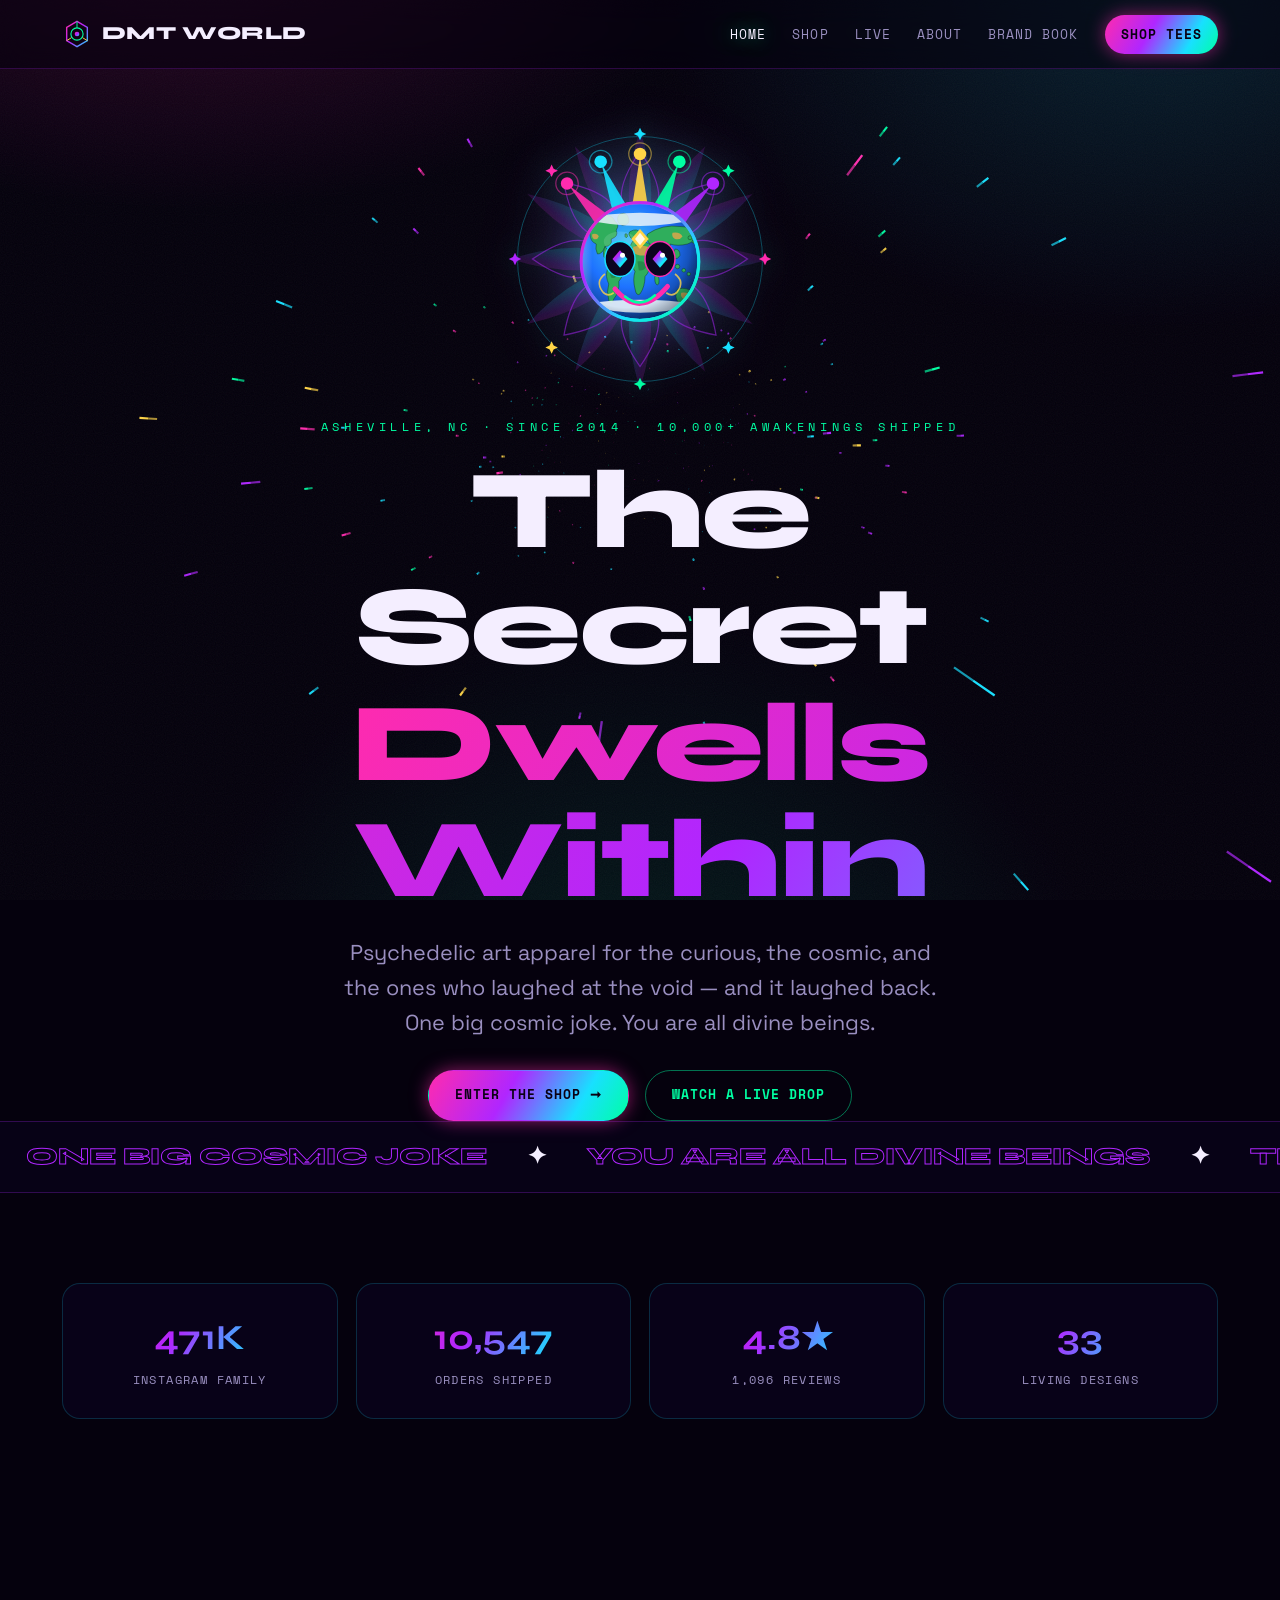
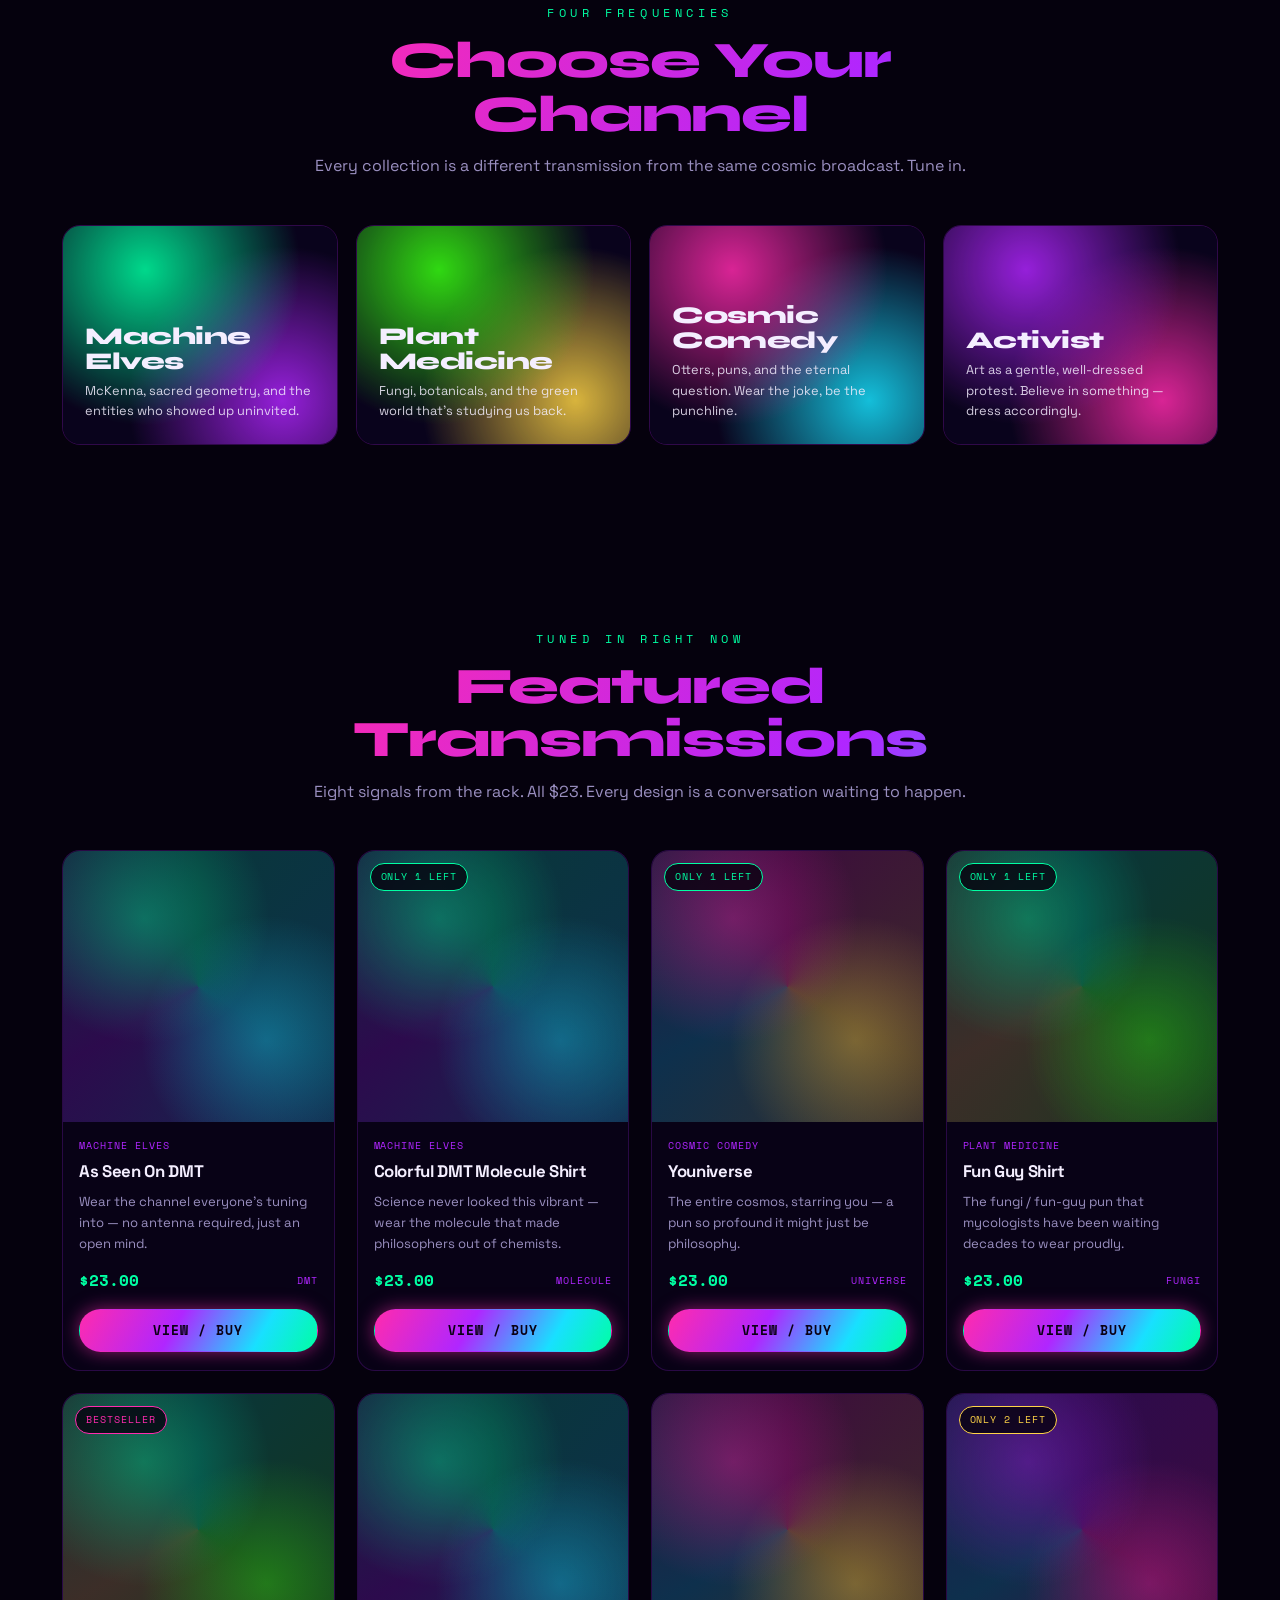
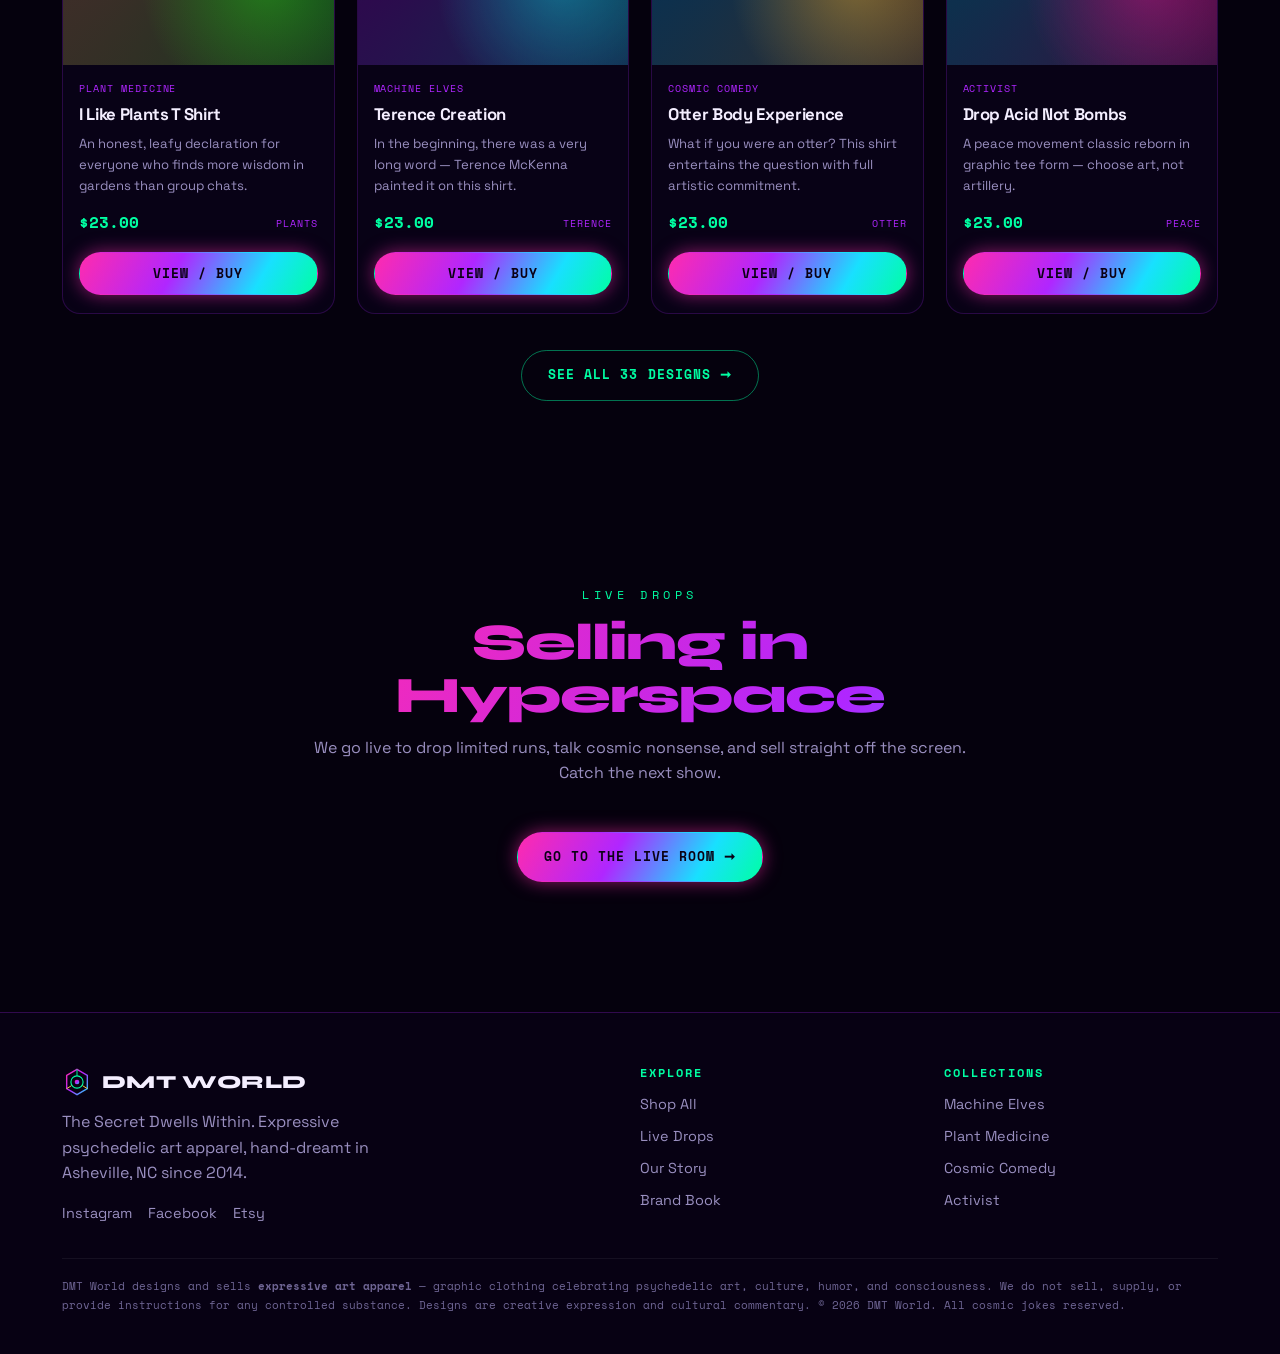
==== index.html @ 38633113 "Initial commit" ====
<!DOCTYPE html>
<html lang="en">
<head>
<meta charset="UTF-8">
<meta name="viewport" content="width=device-width, initial-scale=1.0">
<title>DMT World — The Secret Dwells Within</title>
<meta name="description" content="DMT World: psychedelic art apparel from Asheville. One big cosmic joke. Graphic tees for the curious, the cosmic, and the divine beings among us.">
<meta property="og:title" content="DMT World — The Secret Dwells Within">
<meta property="og:description" content="Psychedelic art apparel. One big cosmic joke. You are all divine beings.">
<meta property="og:type" content="website">
<link rel="icon" href="assets/logo.svg" type="image/svg+xml">
<link rel="stylesheet" href="css/styles.css">
</head>
<body>
<canvas id="hyperspace"></canvas><div class="bg-aura"></div><div class="grain"></div>

<!-- NAV -->
<nav class="nav"><div class="nav-inner">
  <a class="brandmark" href="index.html"><img class="dot" src="assets/logo.svg" alt=""> DMT&nbsp;WORLD</a>
  <button class="nav-toggle" aria-label="menu">&#9776;</button>
  <div class="nav-links">
    <a data-page="index.html" href="index.html">Home</a>
    <a data-page="shop.html" href="shop.html">Shop</a>
    <a data-page="live.html" href="live.html">Live</a>
    <a data-page="about.html" href="about.html">About</a>
    <a data-page="brandbook.html" href="brandbook.html">Brand&nbsp;Book</a>
    <a class="nav-cta" href="shop.html">Shop Tees</a>
  </div>
</div></nav>

<!-- HERO -->
<header class="hero"><div class="hero-inner wrap">
  <!-- self-transforming machine elf (injected by js/elf.js) -->
  <div class="elf-stage elf-stage--lg" data-elf></div>

  <span class="eyebrow">Asheville, NC · Since 2014 · 10,000+ awakenings shipped</span>
  <h1>The Secret <span class="grad-text">Dwells Within</span></h1>
  <p class="lead">Psychedelic art apparel for the curious, the cosmic, and the ones who laughed at the void — and it laughed back. One big cosmic joke. You are all divine beings.</p>
  <div class="hero-cta">
    <a class="btn btn-primary" href="shop.html">Enter the Shop &#10142;</a>
    <a class="btn btn-ghost" href="live.html">Watch a Live Drop</a>
  </div>
</div></header>

<!-- MARQUEE -->
<div class="marquee" aria-hidden="true">
  <span>ONE BIG COSMIC JOKE&nbsp; <span class="fill">✦</span> &nbsp;YOU ARE ALL DIVINE BEINGS&nbsp; <span class="fill">✦</span> &nbsp;THE SECRET DWELLS WITHIN&nbsp; <span class="fill">✦</span> &nbsp;ONE BIG COSMIC JOKE&nbsp; <span class="fill">✦</span> &nbsp;YOU ARE ALL DIVINE BEINGS&nbsp; <span class="fill">✦</span> &nbsp;THE SECRET DWELLS WITHIN&nbsp; <span class="fill">✦</span> &nbsp;</span>
</div>

<!-- STATS -->
<section><div class="wrap">
  <div class="stats reveal">
    <div class="stat"><b>471K</b><span>Instagram Family</span></div>
    <div class="stat"><b>10,547</b><span>Orders Shipped</span></div>
    <div class="stat"><b>4.8&#9733;</b><span>1,096 Reviews</span></div>
    <div class="stat"><b>33</b><span>Living Designs</span></div>
  </div>
</div></section>

<!-- COLLECTIONS -->
<section><div class="wrap">
  <div class="shead reveal">
    <span class="eyebrow">Four Frequencies</span>
    <h2 class="grad-text">Choose Your Channel</h2>
    <p>Every collection is a different transmission from the same cosmic broadcast. Tune in.</p>
  </div>
  <div class="collections">
    <a class="coll reveal" href="shop.html?c=Machine%20Elves">
      <div class="glow" style="background:radial-gradient(circle at 30% 20%,#00FFA3,transparent 60%),radial-gradient(circle at 80% 80%,#B026FF,transparent 55%),#0B0420"></div>
      <h3>Machine Elves</h3><p>McKenna, sacred geometry, and the entities who showed up uninvited.</p>
    </a>
    <a class="coll reveal" href="shop.html?c=Plant%20Medicine">
      <div class="glow" style="background:radial-gradient(circle at 30% 20%,#39FF14,transparent 60%),radial-gradient(circle at 80% 80%,#FFD447,transparent 55%),#0B0420"></div>
      <h3>Plant Medicine</h3><p>Fungi, botanicals, and the green world that's studying us back.</p>
    </a>
    <a class="coll reveal" href="shop.html?c=Cosmic%20Comedy">
      <div class="glow" style="background:radial-gradient(circle at 30% 20%,#FF2BAE,transparent 60%),radial-gradient(circle at 80% 80%,#18E0FF,transparent 55%),#0B0420"></div>
      <h3>Cosmic Comedy</h3><p>Otters, puns, and the eternal question. Wear the joke, be the punchline.</p>
    </a>
    <a class="coll reveal" href="shop.html?c=Activist">
      <div class="glow" style="background:radial-gradient(circle at 30% 20%,#B026FF,transparent 60%),radial-gradient(circle at 80% 80%,#FF2BAE,transparent 55%),#0B0420"></div>
      <h3>Activist</h3><p>Art as a gentle, well-dressed protest. Believe in something — dress accordingly.</p>
    </a>
  </div>
</div></section>

<!-- FEATURED -->
<section><div class="wrap">
  <div class="shead reveal">
    <span class="eyebrow">Tuned In Right Now</span>
    <h2 class="grad-text">Featured Transmissions</h2>
    <p>Eight signals from the rack. All $23. Every design is a conversation waiting to happen.</p>
  </div>
  <div class="grid" id="featured-grid"></div>
  <div class="center" style="margin-top:36px"><a class="btn btn-ghost" href="shop.html">See All 33 Designs &#10142;</a></div>
</div></section>

<!-- LIVE TEASER -->
<section><div class="wrap">
  <div class="shead reveal">
    <span class="eyebrow">Live Drops</span>
    <h2 class="grad-text">Selling in Hyperspace</h2>
    <p>We go live to drop limited runs, talk cosmic nonsense, and sell straight off the screen. Catch the next show.</p>
  </div>
  <div class="center reveal"><a class="btn btn-primary" href="live.html">Go to the Live Room &#10142;</a></div>
</div></section>

<!-- FOOTER -->
<footer class="footer">
  <div class="wrap footer-grid">
    <div>
      <div class="brandmark" style="margin-bottom:12px"><img class="dot" src="assets/logo.svg" alt=""> DMT&nbsp;WORLD</div>
      <p style="color:var(--muted);max-width:320px">The Secret Dwells Within. Expressive psychedelic art apparel, hand-dreamt in Asheville, NC since 2014.</p>
      <div style="display:flex;gap:16px;margin-top:16px">
        <a data-link="instagram" href="#" target="_blank" rel="noopener">Instagram</a>
        <a data-link="facebook" href="#" target="_blank" rel="noopener">Facebook</a>
        <a data-link="etsy" href="#" target="_blank" rel="noopener">Etsy</a>
      </div>
    </div>
    <div><h4>Explore</h4>
      <a href="shop.html">Shop All</a><a href="live.html">Live Drops</a><a href="about.html">Our Story</a><a href="brandbook.html">Brand Book</a>
    </div>
    <div><h4>Collections</h4>
      <a href="shop.html?c=Machine%20Elves">Machine Elves</a><a href="shop.html?c=Plant%20Medicine">Plant Medicine</a>
      <a href="shop.html?c=Cosmic%20Comedy">Cosmic Comedy</a><a href="shop.html?c=Activist">Activist</a>
    </div>
  </div>
  <div class="wrap"><div class="disclaimer">
    DMT World designs and sells <strong>expressive art apparel</strong> — graphic clothing celebrating psychedelic art, culture, humor, and consciousness. We do not sell, supply, or provide instructions for any controlled substance. Designs are creative expression and cultural commentary. © 2026 DMT World. All cosmic jokes reserved.
  </div></div>
</footer>

<!-- MODAL -->
<div class="modal" id="modal"><div class="modal-box"></div></div>

<script async src="https://js.stripe.com/v3/buy-button.js"></script>
<script src="config.js"></script>
<script src="js/products.js"></script>
<script src="js/elf.js"></script>
<script src="js/site.js"></script>
</body>
</html>
---- css/styles.css ----
/* ============================================================
   DMT WORLD — DESIGN SYSTEM
   "The Secret Dwells Within"
   ============================================================ */
@import url('https://fonts.googleapis.com/css2?family=Syne:wght@600;700;800&family=Space+Grotesk:wght@400;500;700&family=Space+Mono:wght@400;700&display=swap');

:root{
  /* core palette */
  --void:#05010D;
  --deep:#0B0420;
  --magenta:#FF2BAE;
  --elf:#00FFA3;
  --violet:#B026FF;
  --cyan:#18E0FF;
  --gold:#FFD447;
  --bone:#F4EEFF;
  --muted:#9A8FC0;

  --grad-hyper:linear-gradient(120deg,var(--magenta),var(--violet) 40%,var(--cyan) 75%,var(--elf));
  --grad-aura:radial-gradient(circle at 50% 0%, rgba(176,38,255,.35), transparent 60%);
  --glow-magenta:0 0 18px rgba(255,43,174,.55);
  --glow-elf:0 0 18px rgba(0,255,163,.5);

  --font-display:'Syne',sans-serif;
  --font-body:'Space Grotesk',sans-serif;
  --font-mono:'Space Mono',monospace;

  --maxw:1200px;
  --radius:18px;
}

*{box-sizing:border-box;margin:0;padding:0}
html{scroll-behavior:smooth}
body{
  font-family:var(--font-body);
  background:var(--void);
  color:var(--bone);
  line-height:1.6;
  overflow-x:hidden;
  -webkit-font-smoothing:antialiased;
}
a{color:inherit;text-decoration:none}
img{max-width:100%;display:block}
::selection{background:var(--magenta);color:#fff}

/* animated background layer (fixed behind everything) */
#hyperspace{position:fixed;inset:0;z-index:-2;display:block}
.bg-aura{position:fixed;inset:0;z-index:-1;pointer-events:none;
  background:
    radial-gradient(900px 500px at 15% -10%, rgba(255,43,174,.18), transparent 60%),
    radial-gradient(900px 600px at 90% 0%, rgba(24,224,255,.14), transparent 55%),
    radial-gradient(800px 800px at 50% 120%, rgba(0,255,163,.12), transparent 60%);
  mix-blend-mode:screen;
}
.grain{position:fixed;inset:0;z-index:-1;pointer-events:none;opacity:.05;
  background-image:url("data:image/svg+xml;utf8,<svg xmlns='http://www.w3.org/2000/svg' width='120' height='120'><filter id='n'><feTurbulence type='fractalNoise' baseFrequency='0.9' numOctaves='2'/></filter><rect width='100%25' height='100%25' filter='url(%23n)'/></svg>");}

/* ---------- typography ---------- */
h1,h2,h3,h4{font-family:var(--font-display);line-height:1.04;letter-spacing:-.02em;font-weight:800}
.eyebrow{font-family:var(--font-mono);font-size:.72rem;letter-spacing:.4em;text-transform:uppercase;color:var(--elf)}
.grad-text{background:var(--grad-hyper);-webkit-background-clip:text;background-clip:text;color:transparent;
  background-size:200% 200%;animation:hue 8s linear infinite}
@keyframes hue{to{background-position:200% 50%}}

/* ---------- layout ---------- */
.wrap{max-width:var(--maxw);margin:0 auto;padding:0 22px}
section{position:relative;padding:90px 0}
.center{text-align:center}

/* ---------- nav ---------- */
.nav{position:sticky;top:0;z-index:50;backdrop-filter:blur(14px);
  background:rgba(5,1,13,.55);border-bottom:1px solid rgba(176,38,255,.22)}
.nav-inner{display:flex;align-items:center;justify-content:space-between;height:68px;max-width:var(--maxw);margin:0 auto;padding:0 22px}
.brandmark{display:flex;align-items:center;gap:10px;font-family:var(--font-display);font-weight:800;font-size:1.15rem;letter-spacing:.02em}
.brandmark .dot{width:30px;height:30px}
.nav-links{display:flex;gap:26px;align-items:center}
.nav-links a{font-family:var(--font-mono);font-size:.82rem;letter-spacing:.08em;text-transform:uppercase;color:var(--muted);transition:color .2s}
.nav-links a:hover,.nav-links a.active{color:var(--bone);text-shadow:var(--glow-elf)}
.nav-cta{padding:9px 16px;border-radius:999px;background:var(--grad-hyper);color:#0a0014 !important;font-weight:700;
  text-shadow:none;box-shadow:var(--glow-magenta)}
.nav-toggle{display:none;background:none;border:0;color:var(--bone);font-size:1.5rem;cursor:pointer}
@media(max-width:820px){
  .nav-links{position:fixed;inset:68px 0 auto 0;flex-direction:column;background:rgba(7,3,22,.97);
    padding:22px;gap:18px;transform:translateY(-150%);transition:transform .35s;border-bottom:1px solid rgba(176,38,255,.3)}
  .nav-links.open{transform:translateY(0)}
  .nav-toggle{display:block}
}

/* ---------- buttons ---------- */
.btn{display:inline-flex;align-items:center;gap:9px;font-family:var(--font-mono);font-weight:700;
  font-size:.8rem;letter-spacing:.08em;text-transform:uppercase;padding:14px 26px;border-radius:999px;cursor:pointer;
  border:1px solid transparent;transition:transform .2s, box-shadow .2s}
.btn:hover{transform:translateY(-2px)}
.btn-primary{background:var(--grad-hyper);color:#0a0014;box-shadow:var(--glow-magenta)}
.btn-primary:hover{box-shadow:0 0 30px rgba(255,43,174,.8)}
.btn-ghost{border-color:rgba(0,255,163,.45);color:var(--elf)}
.btn-ghost:hover{box-shadow:var(--glow-elf);background:rgba(0,255,163,.06)}

/* ---------- hero ---------- */
.hero{min-height:92vh;display:flex;align-items:center;text-align:center;padding-top:40px}
.hero-inner{max-width:920px;margin:0 auto}
.hero h1{font-size:clamp(2.8rem,9vw,7rem);margin:14px 0 18px}
.hero p.lead{font-size:clamp(1.05rem,2.4vw,1.35rem);color:var(--muted);max-width:620px;margin:0 auto 30px}
.hero-cta{display:flex;gap:16px;justify-content:center;flex-wrap:wrap}
.floating-elf{margin:0 auto 6px;width:150px;height:150px;filter:drop-shadow(0 0 26px rgba(0,255,163,.5));animation:bob 5s ease-in-out infinite}
@keyframes bob{0%,100%{transform:translateY(0) rotate(-2deg)}50%{transform:translateY(-16px) rotate(2deg)}}

/* ---------- self-transforming machine elf ---------- */
.elf-stage{width:230px;height:230px;margin:0 auto 4px;
  filter:drop-shadow(0 0 30px rgba(176,38,255,.45)) drop-shadow(0 0 14px rgba(0,255,163,.35));
  animation:bob 6.5s ease-in-out infinite}
.elf-stage svg{width:100%;height:100%;overflow:visible}
.elf-stage--lg{width:300px;height:300px}
.halo-cw,.halo-ccw,.orbit,.bell,.pulse-gem,.elf-breathe{transform-box:view-box}
.elf-breathe{transform-origin:120px 122px;animation:elf-breathe 7s ease-in-out infinite}
.halo-cw{transform-origin:120px 120px;animation:elf-spin 46s linear infinite}
.halo-ccw{transform-origin:120px 120px;animation:elf-spin 34s linear infinite reverse}
.orbit{transform-origin:120px 120px;animation:elf-spin 20s linear infinite}
.iris-hue{animation:elf-hue 16s linear infinite}
.bell{transform-origin:120px 60px;animation:elf-sway 4s ease-in-out infinite;animation-delay:var(--d,0s)}
.pulse-gem{transform-origin:120px 104px;animation:elf-pulse 2.6s ease-in-out infinite}
.shimmer{animation:elf-shimmer 5s ease-in-out infinite}
.globe-spin{animation:globe-rot 26s linear infinite}
.cloud-spin{animation:globe-rot 40s linear infinite}
.elf-eye{transform-box:fill-box;transform-origin:center}
@keyframes globe-rot{to{transform:translateX(-92px)}}
@keyframes elf-spin{to{transform:rotate(360deg)}}
@keyframes elf-hue{to{filter:hue-rotate(360deg)}}
@keyframes elf-breathe{0%,100%{transform:scale(1) rotate(-1.2deg)}50%{transform:scale(1.035) rotate(1.2deg)}}
@keyframes elf-sway{0%,100%{transform:rotate(-3deg)}50%{transform:rotate(3deg)}}
@keyframes elf-pulse{0%,100%{transform:scale(1);opacity:.85}50%{transform:scale(1.2);opacity:1}}
@keyframes elf-shimmer{0%{transform:translateX(0);opacity:0}30%{opacity:.9}60%{opacity:.5}100%{transform:translateX(108px);opacity:0}}

/* marquee */
.marquee{border-top:1px solid rgba(176,38,255,.25);border-bottom:1px solid rgba(176,38,255,.25);
  padding:16px 0;overflow:hidden;white-space:nowrap;background:rgba(11,4,32,.5)}
.marquee span{display:inline-block;font-family:var(--font-display);font-weight:800;font-size:1.5rem;
  padding:0 26px;color:transparent;-webkit-text-stroke:1px var(--violet);animation:scroll 22s linear infinite}
.marquee .fill{color:var(--bone);-webkit-text-stroke:0}
@keyframes scroll{to{transform:translateX(-50%)}}

/* ---------- stat band ---------- */
.stats{display:grid;grid-template-columns:repeat(4,1fr);gap:18px}
.stat{background:rgba(11,4,32,.6);border:1px solid rgba(24,224,255,.18);border-radius:var(--radius);
  padding:26px 18px;text-align:center}
.stat b{font-family:var(--font-display);font-size:2.2rem;display:block;background:var(--grad-hyper);
  -webkit-background-clip:text;background-clip:text;color:transparent}
.stat span{font-family:var(--font-mono);font-size:.72rem;letter-spacing:.12em;text-transform:uppercase;color:var(--muted)}
@media(max-width:720px){.stats{grid-template-columns:repeat(2,1fr)}}

/* ---------- section heads ---------- */
.shead{max-width:680px;margin:0 auto 46px;text-align:center}
.shead h2{font-size:clamp(2rem,5vw,3.2rem);margin:10px 0 12px}
.shead p{color:var(--muted)}

/* ---------- collection filter ---------- */
.filters{display:flex;gap:10px;justify-content:center;flex-wrap:wrap;margin-bottom:34px}
.chip{font-family:var(--font-mono);font-size:.74rem;letter-spacing:.08em;text-transform:uppercase;
  padding:9px 16px;border-radius:999px;border:1px solid rgba(154,143,192,.3);color:var(--muted);cursor:pointer;transition:.2s}
.chip:hover{color:var(--bone)}
.chip.active{background:var(--grad-hyper);color:#0a0014;border-color:transparent;box-shadow:var(--glow-magenta)}

/* ---------- product grid ---------- */
.grid{display:grid;grid-template-columns:repeat(auto-fill,minmax(248px,1fr));gap:22px}
.card{background:rgba(11,4,32,.55);border:1px solid rgba(176,38,255,.2);border-radius:var(--radius);
  overflow:hidden;transition:transform .25s, box-shadow .25s, border-color .25s;display:flex;flex-direction:column}
.card:hover{transform:translateY(-6px);border-color:var(--elf);box-shadow:0 12px 40px rgba(176,38,255,.28)}
.card .art{aspect-ratio:1/1;position:relative;display:flex;align-items:center;justify-content:center;overflow:hidden}
.card .art .tee-name{position:relative;z-index:2;font-family:var(--font-display);font-weight:800;font-size:1.25rem;
  text-align:center;padding:16px;text-shadow:0 2px 14px rgba(0,0,0,.6);color:#fff;line-height:1.05}
.card .art img{position:absolute;inset:0;width:100%;height:100%;object-fit:cover;z-index:1}
.badge{position:absolute;top:12px;left:12px;z-index:3;font-family:var(--font-mono);font-size:.62rem;letter-spacing:.1em;
  text-transform:uppercase;padding:5px 10px;border-radius:999px;background:rgba(5,1,13,.8);border:1px solid var(--gold);color:var(--gold)}
.badge.hot{border-color:var(--magenta);color:var(--magenta)}
.badge.last{border-color:var(--elf);color:var(--elf)}
.card .body{padding:16px 16px 18px;display:flex;flex-direction:column;gap:10px;flex:1}
.card .body h3{font-size:1.05rem;font-family:var(--font-body);font-weight:700}
.card .body .blurb{font-size:.82rem;color:var(--muted);flex:1}
.card .row{display:flex;align-items:center;justify-content:space-between;margin-top:4px}
.price{font-family:var(--font-mono);font-weight:700;color:var(--elf);font-size:1rem}
.coll-tag{font-family:var(--font-mono);font-size:.6rem;letter-spacing:.1em;text-transform:uppercase;color:var(--violet)}
.buy{width:100%;justify-content:center;margin-top:6px;padding:11px}

/* ---------- collection cards (home) ---------- */
.collections{display:grid;grid-template-columns:repeat(4,1fr);gap:18px}
@media(max-width:900px){.collections{grid-template-columns:repeat(2,1fr)}}
.coll{position:relative;border-radius:var(--radius);overflow:hidden;min-height:220px;padding:22px;
  display:flex;flex-direction:column;justify-content:flex-end;border:1px solid rgba(176,38,255,.25);cursor:pointer;transition:.25s}
.coll:hover{transform:translateY(-5px);box-shadow:0 12px 36px rgba(0,255,163,.22)}
.coll h3{font-size:1.5rem;position:relative;z-index:2}
.coll p{font-size:.8rem;color:rgba(244,238,255,.85);position:relative;z-index:2;margin-top:6px}
.coll .glow{position:absolute;inset:0;z-index:1;opacity:.85}

/* ---------- modal ---------- */
.modal{position:fixed;inset:0;z-index:100;display:none;align-items:center;justify-content:center;padding:20px;
  background:rgba(3,0,10,.82);backdrop-filter:blur(8px)}
.modal.open{display:flex}
.modal-box{max-width:520px;width:100%;background:var(--deep);border:1px solid var(--violet);border-radius:22px;
  padding:0;overflow:hidden;box-shadow:0 0 60px rgba(176,38,255,.4);max-height:92vh;overflow-y:auto}
.modal-art{aspect-ratio:16/10;display:flex;align-items:center;justify-content:center;position:relative}
.modal-art .tee-name{font-family:var(--font-display);font-weight:800;font-size:1.8rem;color:#fff;text-align:center;padding:20px;z-index:2}
.modal-body{padding:24px}
.modal-body h2{font-size:1.6rem}
.modal-body .blurb{color:var(--muted);margin:10px 0 16px}
.modal-close{position:absolute;top:14px;right:16px;z-index:5;background:rgba(0,0,0,.5);border:1px solid rgba(255,255,255,.2);
  color:#fff;width:38px;height:38px;border-radius:50%;font-size:1.2rem;cursor:pointer}
.stripe-slot{margin-top:14px}
.note{font-family:var(--font-mono);font-size:.7rem;color:var(--muted);margin-top:12px;line-height:1.5}

/* ---------- live page ---------- */
.live-hero{text-align:center;max-width:760px;margin:0 auto}
.live-badge{display:inline-flex;align-items:center;gap:9px;font-family:var(--font-mono);font-size:.75rem;letter-spacing:.15em;
  text-transform:uppercase;padding:8px 16px;border-radius:999px;border:1px solid var(--magenta);color:var(--magenta);margin-bottom:18px}
.live-badge .pulse{width:9px;height:9px;border-radius:50%;background:var(--magenta);box-shadow:0 0 0 0 rgba(255,43,174,.7);animation:pulse 1.6s infinite}
@keyframes pulse{70%{box-shadow:0 0 0 12px rgba(255,43,174,0)}100%{box-shadow:0 0 0 0 rgba(255,43,174,0)}}
.live-badge.off{border-color:var(--muted);color:var(--muted)}
.live-badge.off .pulse{background:var(--muted);animation:none}
.countdown{display:flex;gap:14px;justify-content:center;margin:28px 0}
.cd{background:rgba(11,4,32,.6);border:1px solid rgba(24,224,255,.25);border-radius:14px;padding:16px 20px;min-width:78px}
.cd b{font-family:var(--font-display);font-size:2rem;display:block;color:var(--cyan)}
.cd span{font-family:var(--font-mono);font-size:.62rem;letter-spacing:.12em;text-transform:uppercase;color:var(--muted)}
.live-steps{display:grid;grid-template-columns:repeat(3,1fr);gap:18px;margin-top:50px;text-align:left}
@media(max-width:760px){.live-steps{grid-template-columns:1fr}.countdown{flex-wrap:wrap}}
.live-step{background:rgba(11,4,32,.5);border:1px solid rgba(176,38,255,.2);border-radius:var(--radius);padding:24px}
.live-step b{font-family:var(--font-display);color:var(--elf);font-size:1.1rem}

/* ---------- about / brandbook ---------- */
.prose{max-width:760px;margin:0 auto}
.prose p{color:var(--muted);margin:0 0 18px;font-size:1.05rem}
.prose h2{font-size:2rem;margin:40px 0 14px}
.pillars{display:grid;grid-template-columns:repeat(3,1fr);gap:18px;margin-top:30px}
@media(max-width:760px){.pillars{grid-template-columns:1fr}}
.pillar{background:rgba(11,4,32,.55);border:1px solid rgba(0,255,163,.2);border-radius:var(--radius);padding:24px}
.pillar .eyebrow{margin-bottom:8px}
.pillar h3{font-size:1.25rem;margin-bottom:8px}
.pillar p{font-size:.88rem;color:var(--muted)}

.swatches{display:grid;grid-template-columns:repeat(4,1fr);gap:12px;margin:24px 0}
@media(max-width:680px){.swatches{grid-template-columns:repeat(2,1fr)}}
.sw{border-radius:14px;padding:18px;height:120px;display:flex;flex-direction:column;justify-content:flex-end;
  font-family:var(--font-mono);font-size:.68rem;border:1px solid rgba(255,255,255,.08)}
.sw b{font-size:.78rem}

.typerow{border:1px solid rgba(176,38,255,.2);border-radius:var(--radius);padding:24px;margin:14px 0;background:rgba(11,4,32,.5)}

/* ---------- footer ---------- */
.footer{border-top:1px solid rgba(176,38,255,.25);padding:54px 0 40px;margin-top:40px;background:rgba(11,4,32,.4)}
.footer-grid{display:grid;grid-template-columns:2fr 1fr 1fr;gap:30px}
@media(max-width:760px){.footer-grid{grid-template-columns:1fr}}
.footer h4{font-family:var(--font-mono);font-size:.72rem;letter-spacing:.18em;text-transform:uppercase;color:var(--elf);margin-bottom:14px}
.footer a{display:block;color:var(--muted);font-size:.9rem;margin-bottom:9px;transition:color .2s}
.footer a:hover{color:var(--bone)}
.footer .tiny{font-family:var(--font-mono);font-size:.7rem;color:var(--muted);margin-top:24px;line-height:1.7}
.disclaimer{font-family:var(--font-mono);font-size:.68rem;color:#6f6594;border-top:1px solid rgba(255,255,255,.06);
  margin-top:24px;padding-top:18px;line-height:1.7}

/* reveal on scroll */
.reveal{opacity:0;transform:translateY(26px);transition:opacity .7s, transform .7s}
.reveal.in{opacity:1;transform:none}

@media(prefers-reduced-motion:reduce){
  *{animation:none !important;transition:none !important}
  .reveal{opacity:1;transform:none}
}
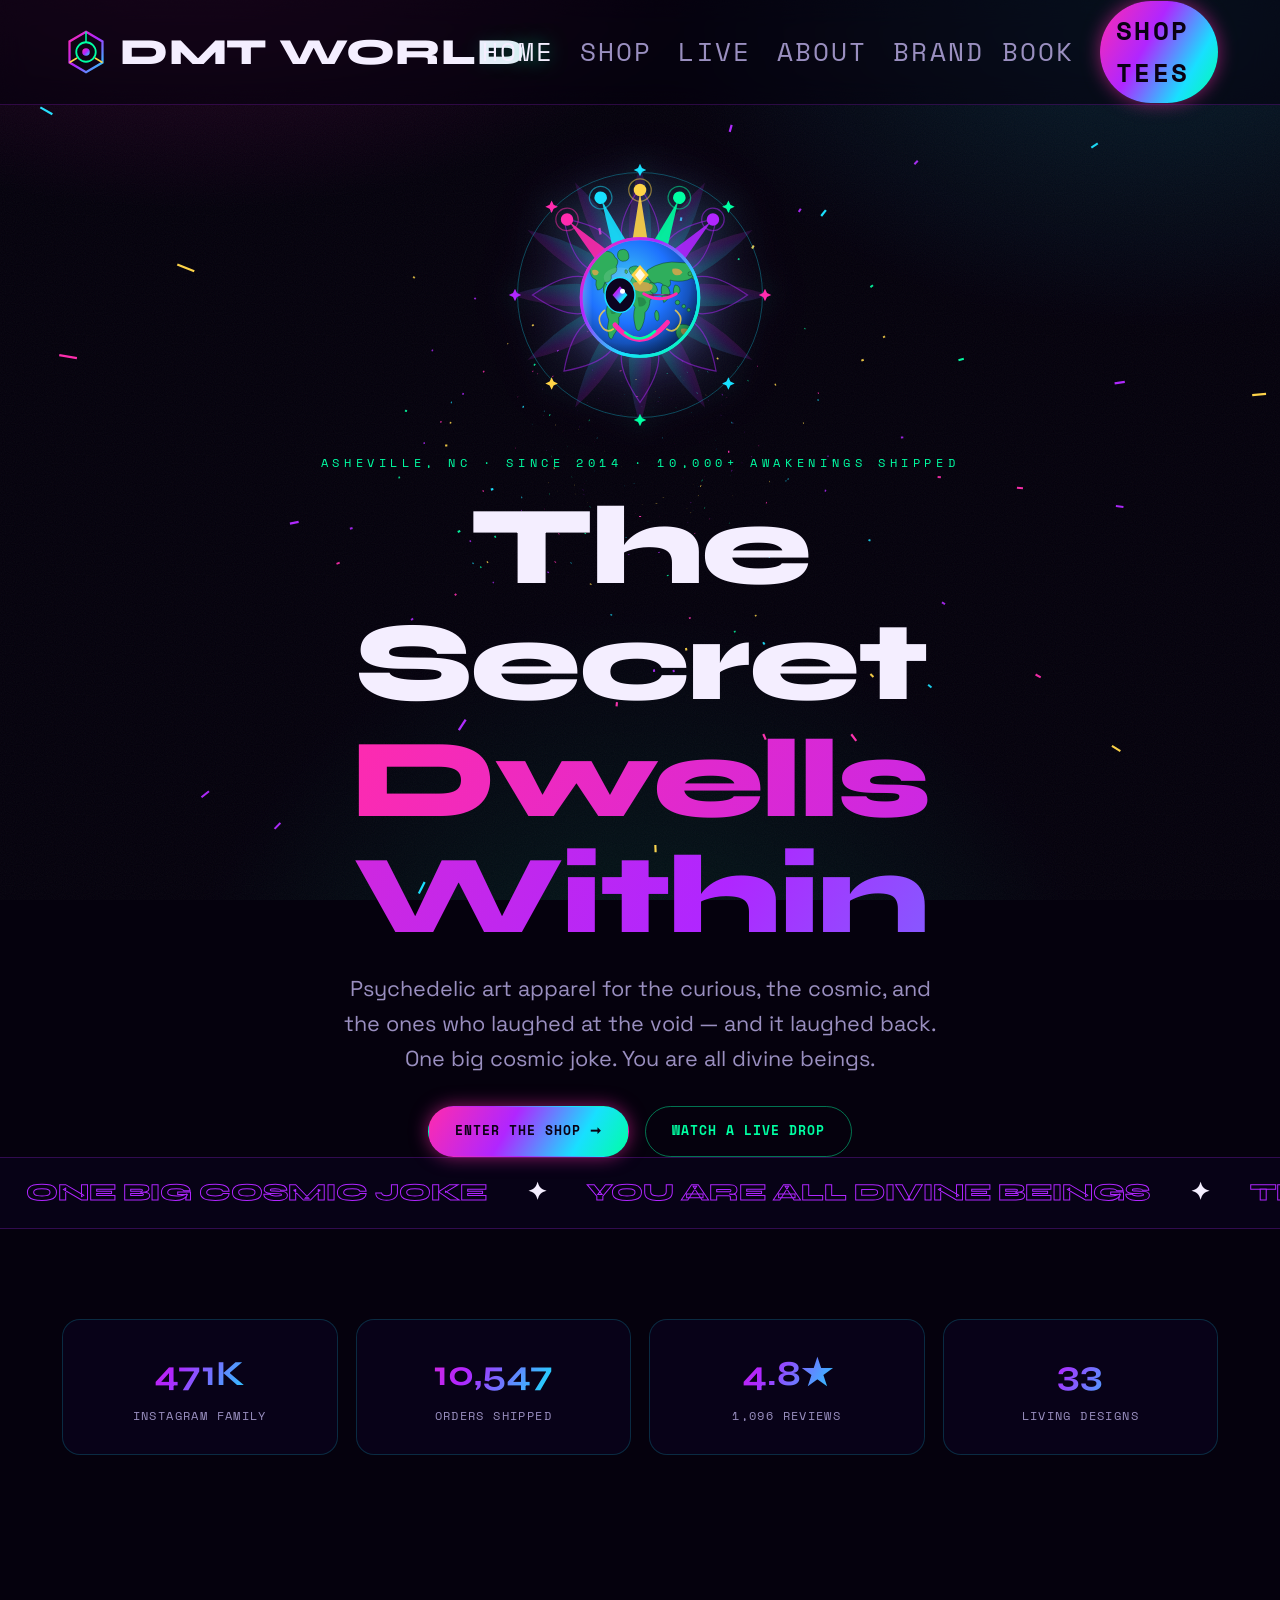
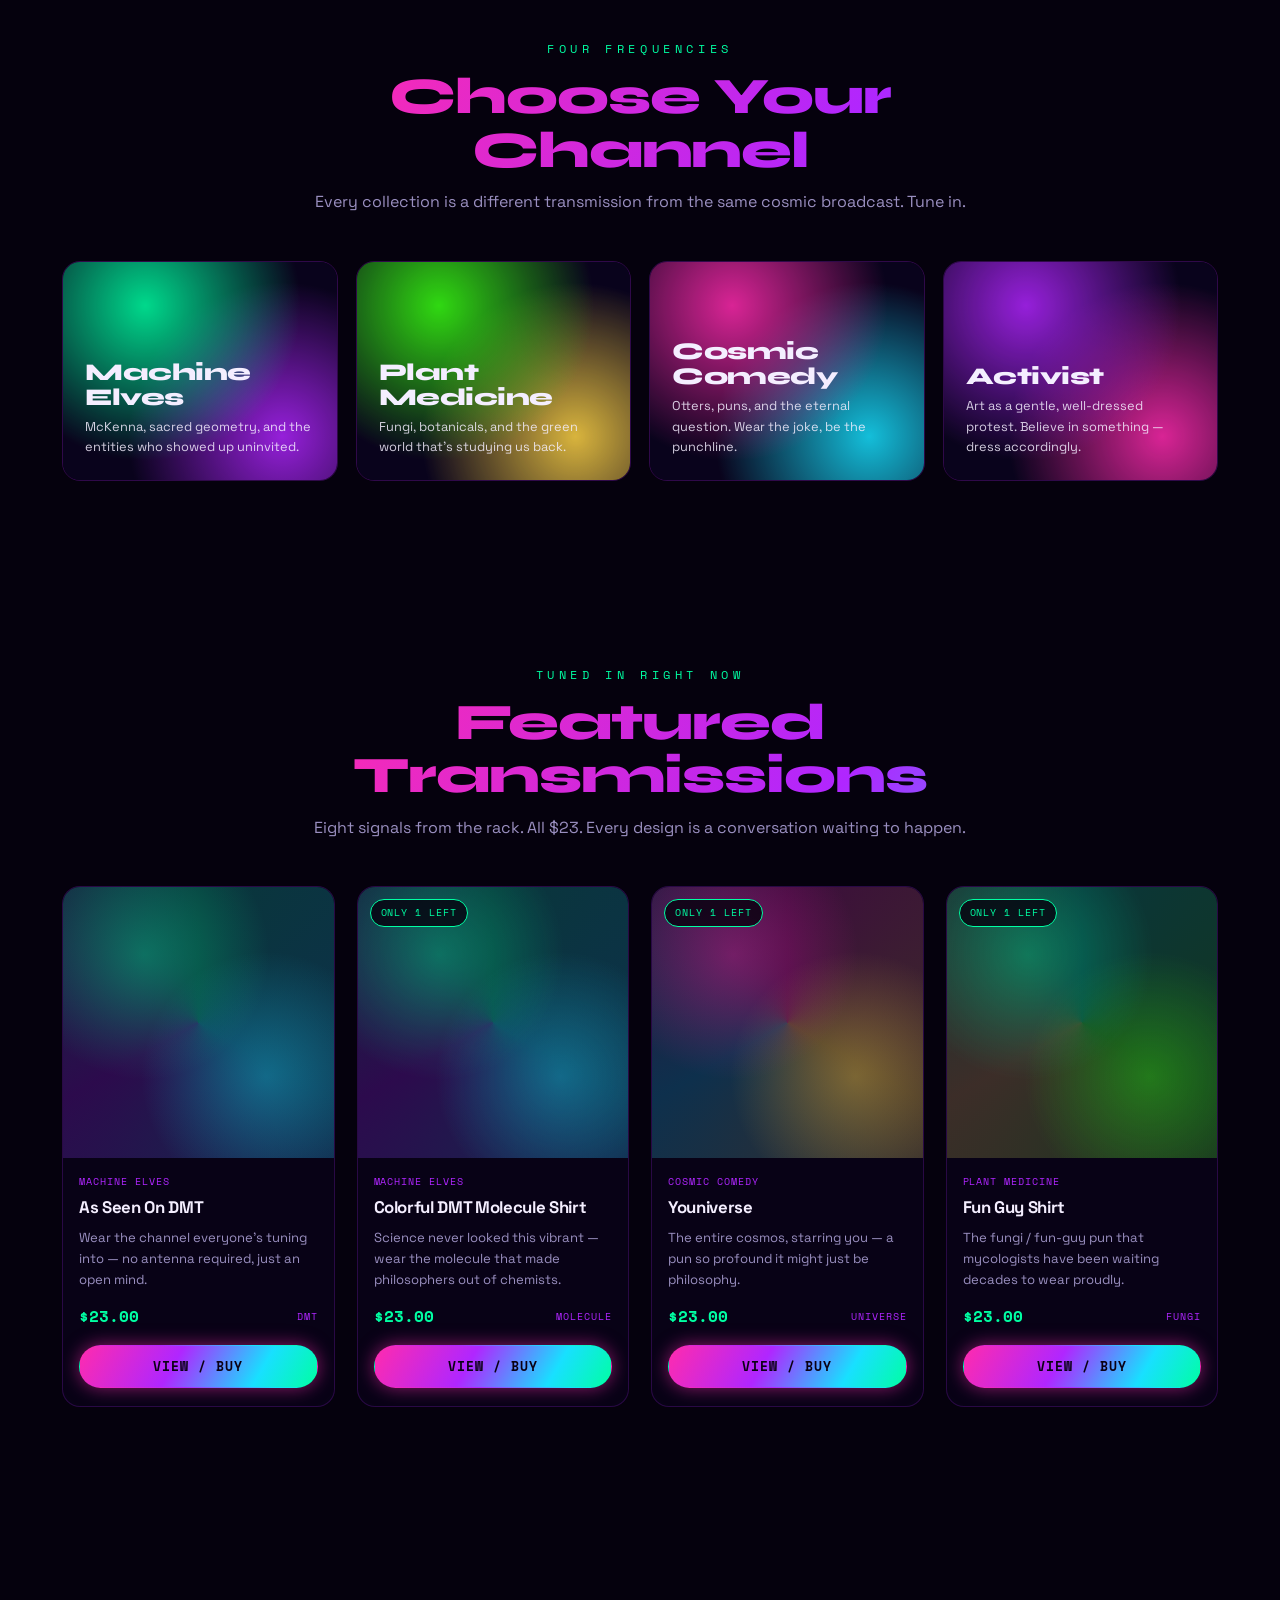
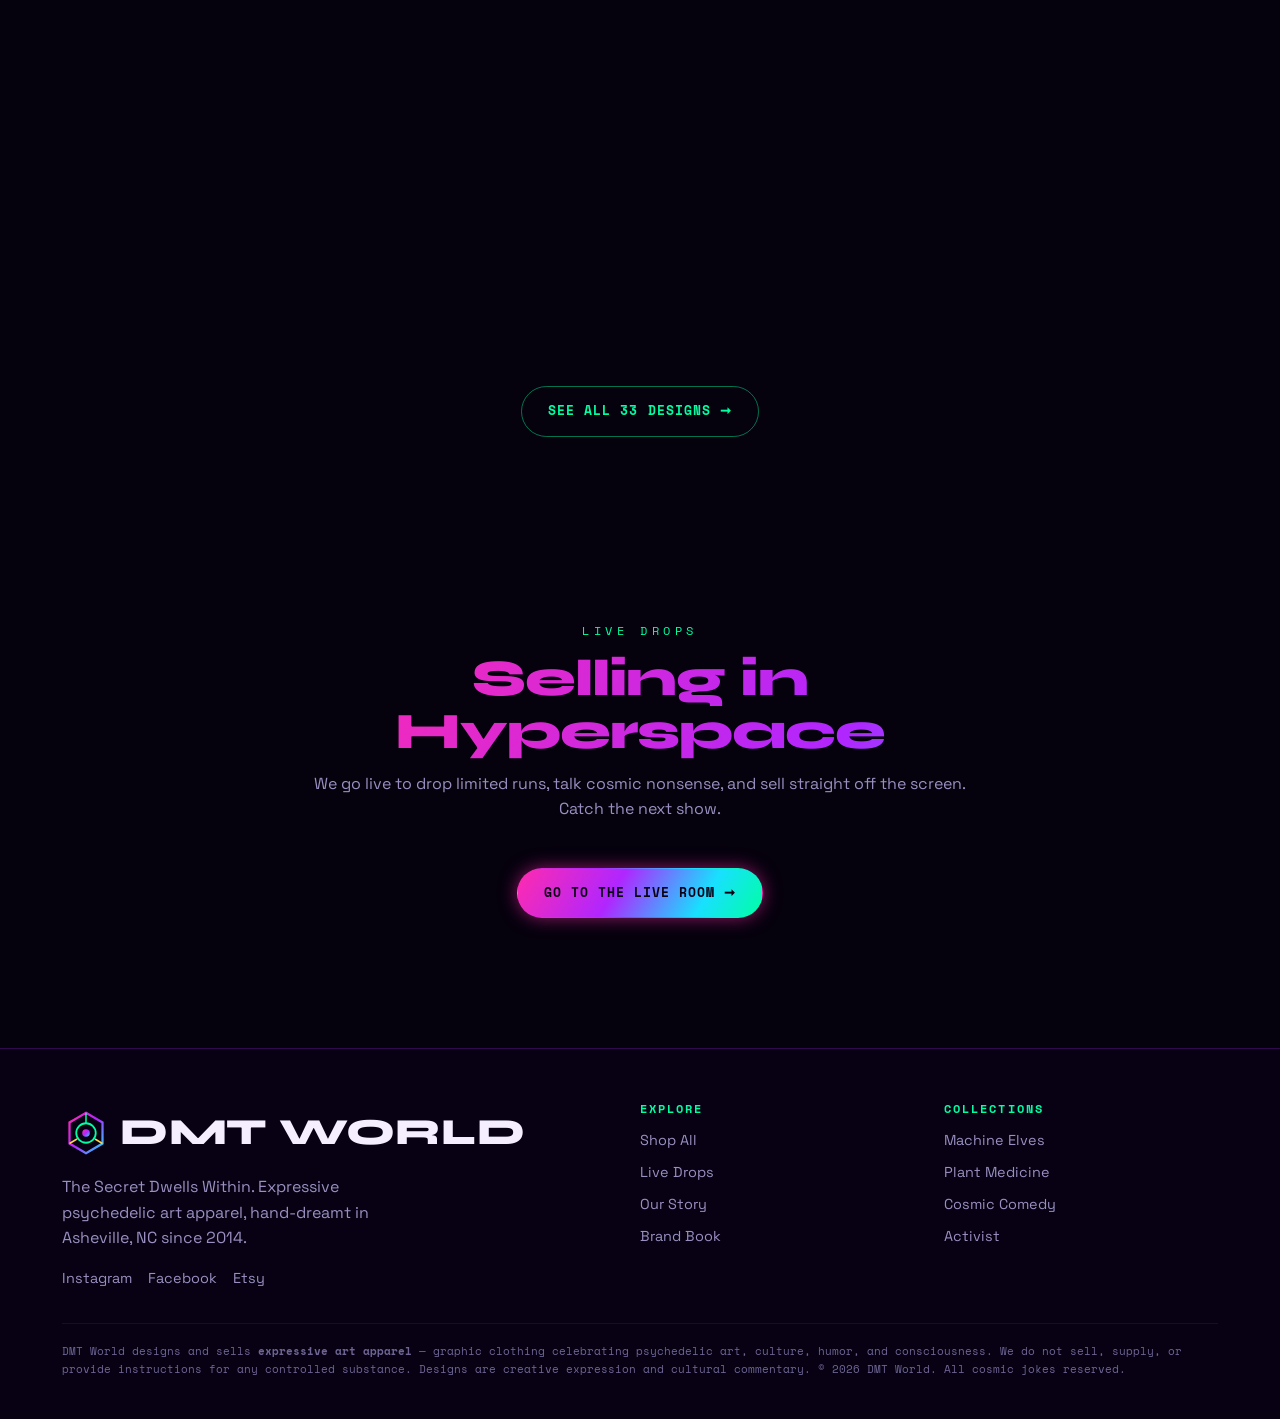
==== commit 45f6f9ee: "SEO + social: share image, favicons, OG/Twitter meta, sitemap, robots" ====
--- a/index.html
+++ b/index.html
@@ -9,6 +9,15 @@
 <meta property="og:description" content="Psychedelic art apparel. One big cosmic joke. You are all divine beings.">
 <meta property="og:type" content="website">
 <link rel="icon" href="assets/logo.svg" type="image/svg+xml">
+<meta property="og:site_name" content="DMT World">
+<meta property="og:url" content="https://guyrstewart-sudo.github.io/dmtworld-site/">
+<meta property="og:image" content="https://guyrstewart-sudo.github.io/dmtworld-site/assets/og-image.png">
+<meta property="og:image:width" content="1200">
+<meta property="og:image:height" content="630">
+<meta name="twitter:card" content="summary_large_image">
+<meta name="twitter:image" content="https://guyrstewart-sudo.github.io/dmtworld-site/assets/og-image.png">
+<meta name="theme-color" content="#05010D">
+<link rel="apple-touch-icon" href="assets/apple-touch-icon.png">
 <link rel="stylesheet" href="css/styles.css">
 </head>
 <body>
--- a/css/styles.css
+++ b/css/styles.css
@@ -70,17 +70,17 @@
 /* ---------- nav ---------- */
 .nav{position:sticky;top:0;z-index:50;backdrop-filter:blur(14px);
   background:rgba(5,1,13,.55);border-bottom:1px solid rgba(176,38,255,.22)}
-.nav-inner{display:flex;align-items:center;justify-content:space-between;height:68px;max-width:var(--maxw);margin:0 auto;padding:0 22px}
-.brandmark{display:flex;align-items:center;gap:10px;font-family:var(--font-display);font-weight:800;font-size:1.15rem;letter-spacing:.02em}
-.brandmark .dot{width:30px;height:30px}
+.nav-inner{display:flex;align-items:center;justify-content:space-between;height:104px;max-width:var(--maxw);margin:0 auto;padding:0 22px}
+.brandmark{display:flex;align-items:center;gap:10px;font-family:var(--font-display);font-weight:800;font-size:2.3rem;letter-spacing:.02em}
+.brandmark .dot{width:48px;height:48px}
 .nav-links{display:flex;gap:26px;align-items:center}
-.nav-links a{font-family:var(--font-mono);font-size:.82rem;letter-spacing:.08em;text-transform:uppercase;color:var(--muted);transition:color .2s}
+.nav-links a{font-family:var(--font-mono);font-size:1.64rem;letter-spacing:.08em;text-transform:uppercase;color:var(--muted);transition:color .2s}
 .nav-links a:hover,.nav-links a.active{color:var(--bone);text-shadow:var(--glow-elf)}
 .nav-cta{padding:9px 16px;border-radius:999px;background:var(--grad-hyper);color:#0a0014 !important;font-weight:700;
   text-shadow:none;box-shadow:var(--glow-magenta)}
 .nav-toggle{display:none;background:none;border:0;color:var(--bone);font-size:1.5rem;cursor:pointer}
 @media(max-width:820px){
-  .nav-links{position:fixed;inset:68px 0 auto 0;flex-direction:column;background:rgba(7,3,22,.97);
+  .nav-links{position:fixed;inset:104px 0 auto 0;flex-direction:column;background:rgba(7,3,22,.97);
     padding:22px;gap:18px;transform:translateY(-150%);transition:transform .35s;border-bottom:1px solid rgba(176,38,255,.3)}
   .nav-links.open{transform:translateY(0)}
   .nav-toggle{display:block}
@@ -260,5 +260,4 @@
 
 @media(prefers-reduced-motion:reduce){
   *{animation:none !important;transition:none !important}
-  .reveal{opacity:1;transform:none}
-}
+}
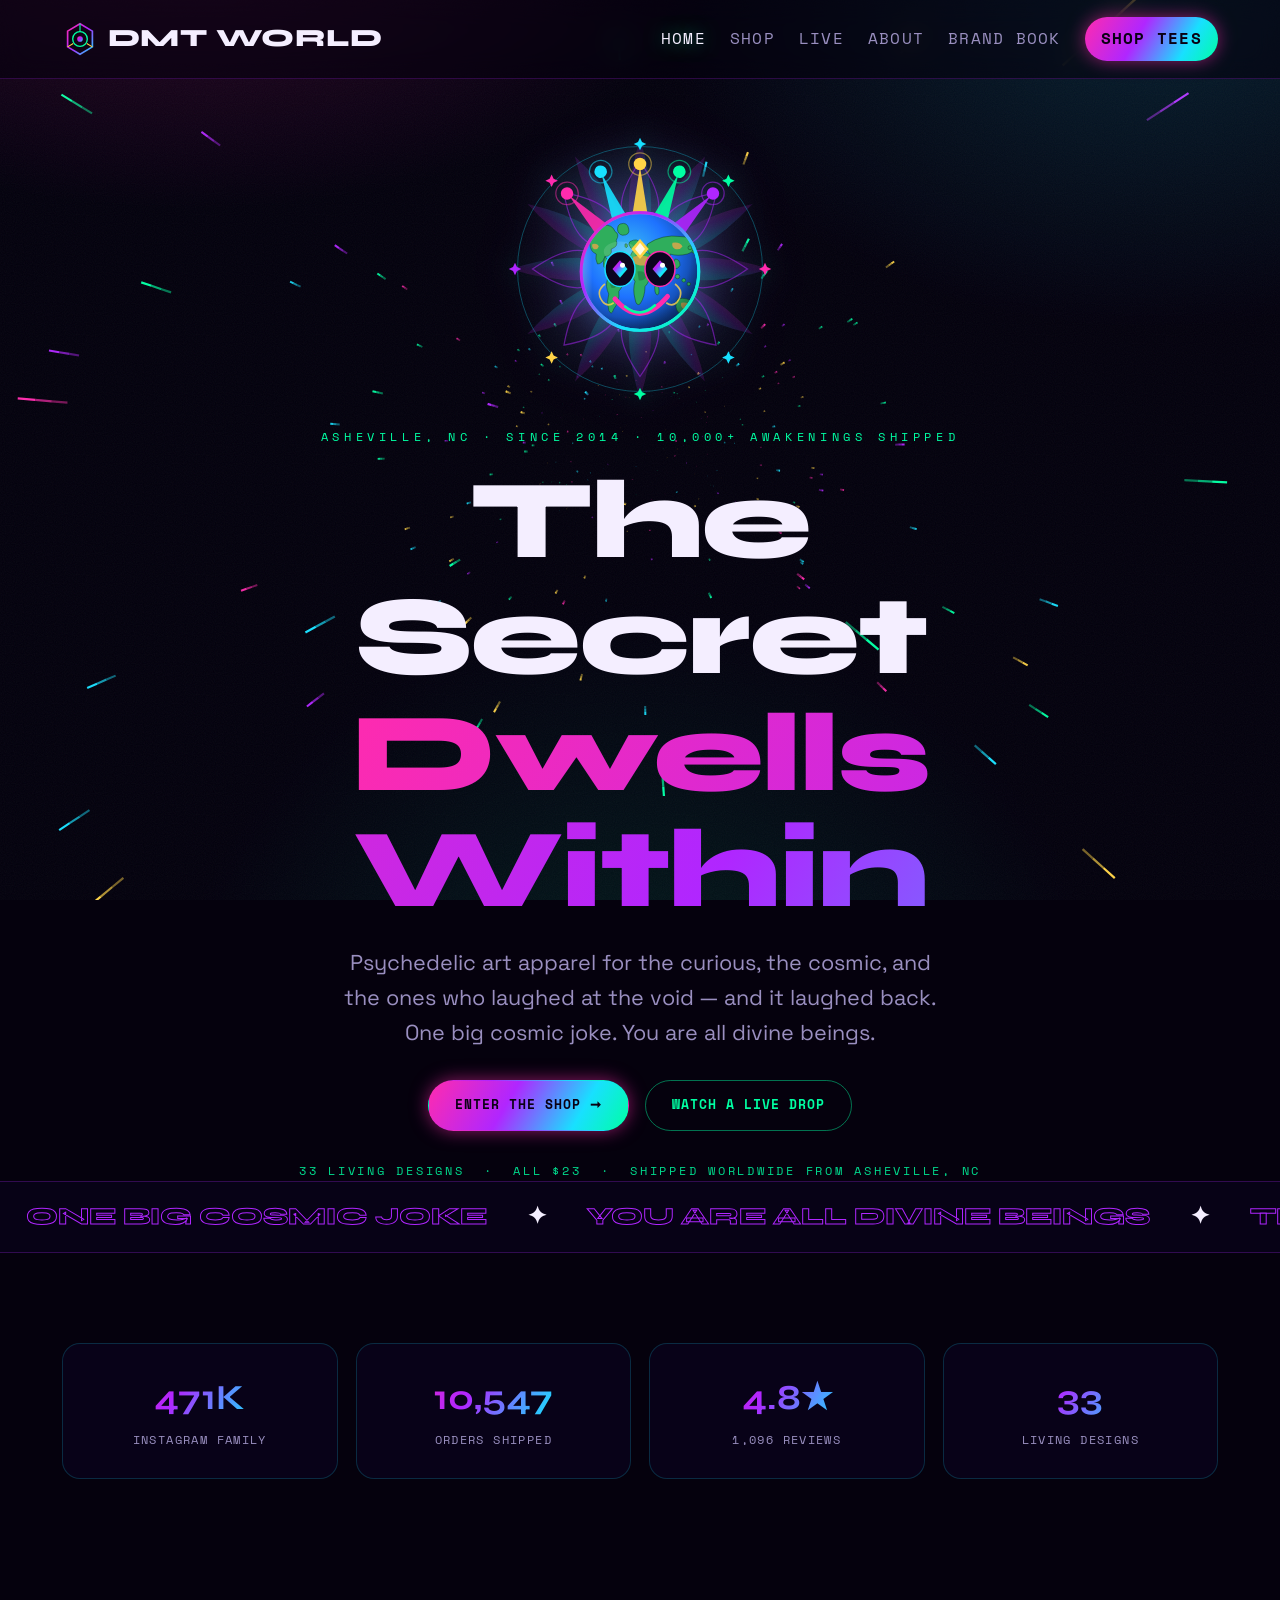
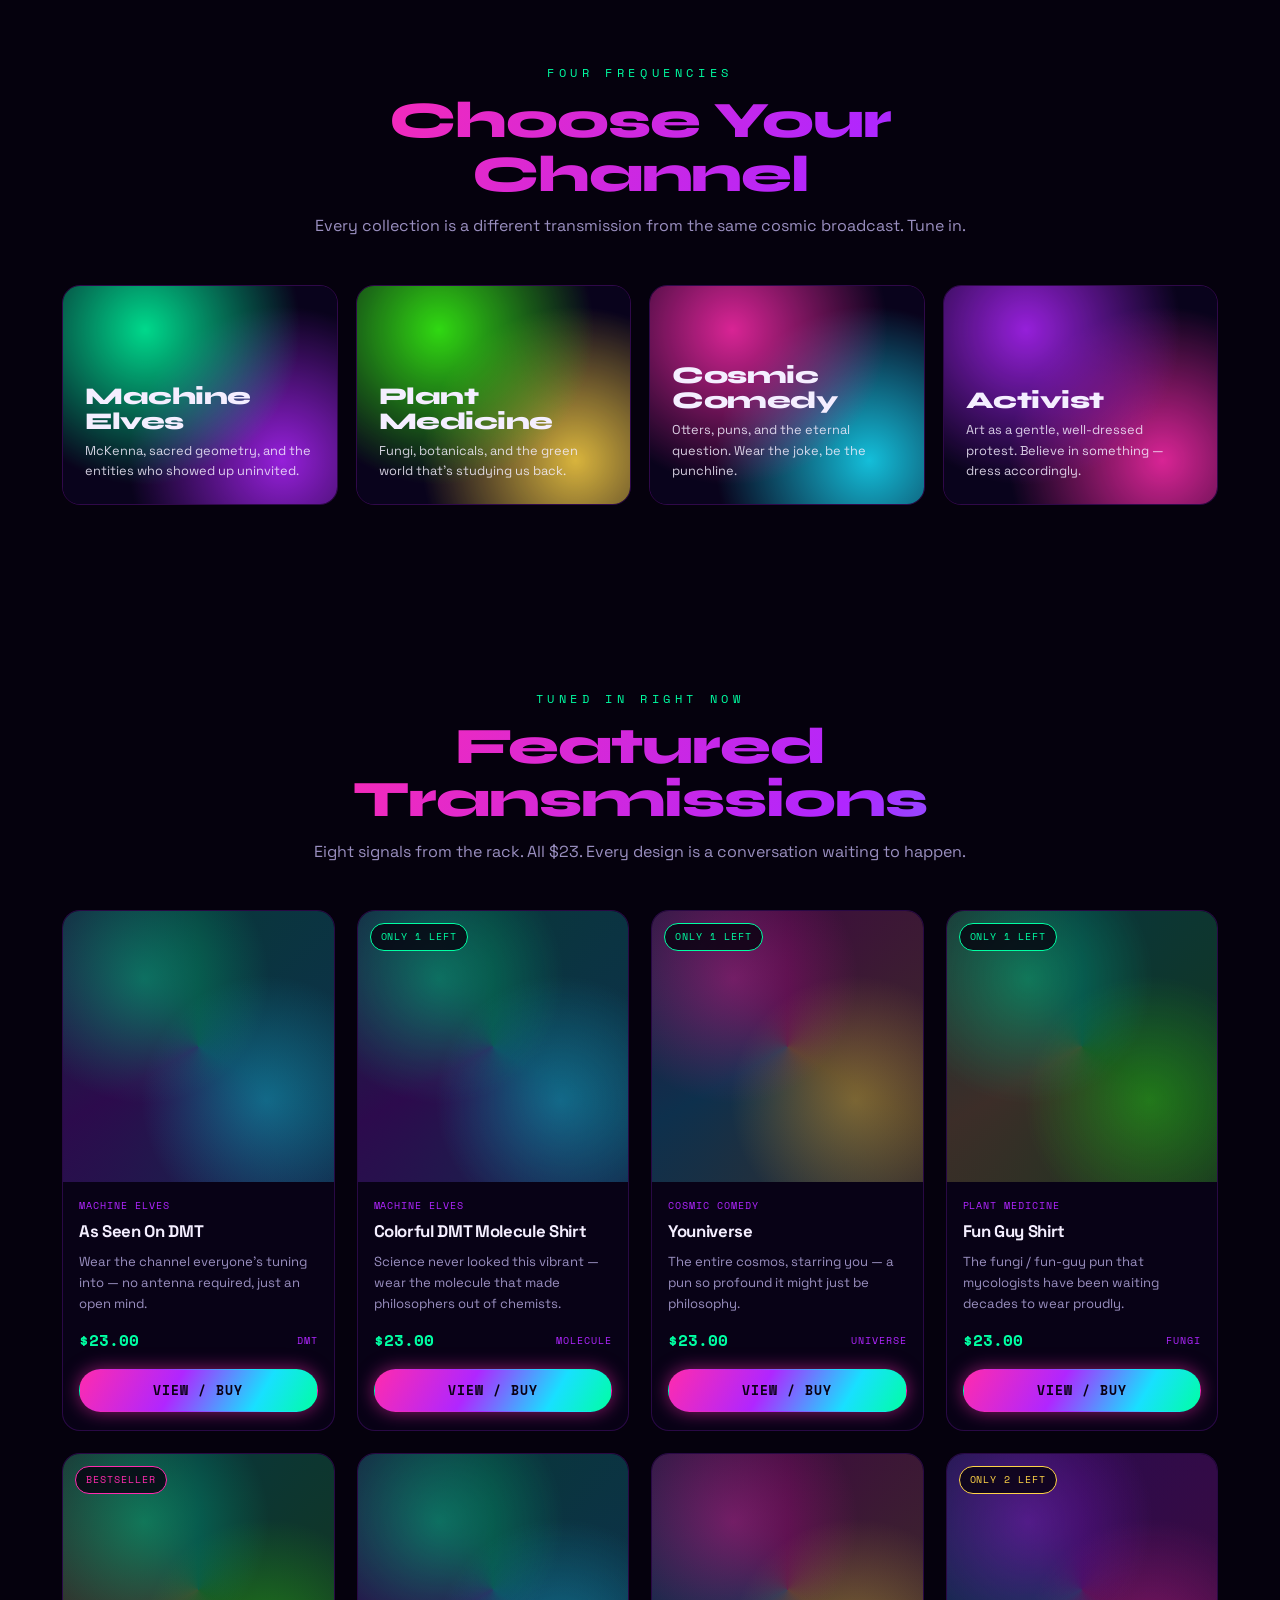
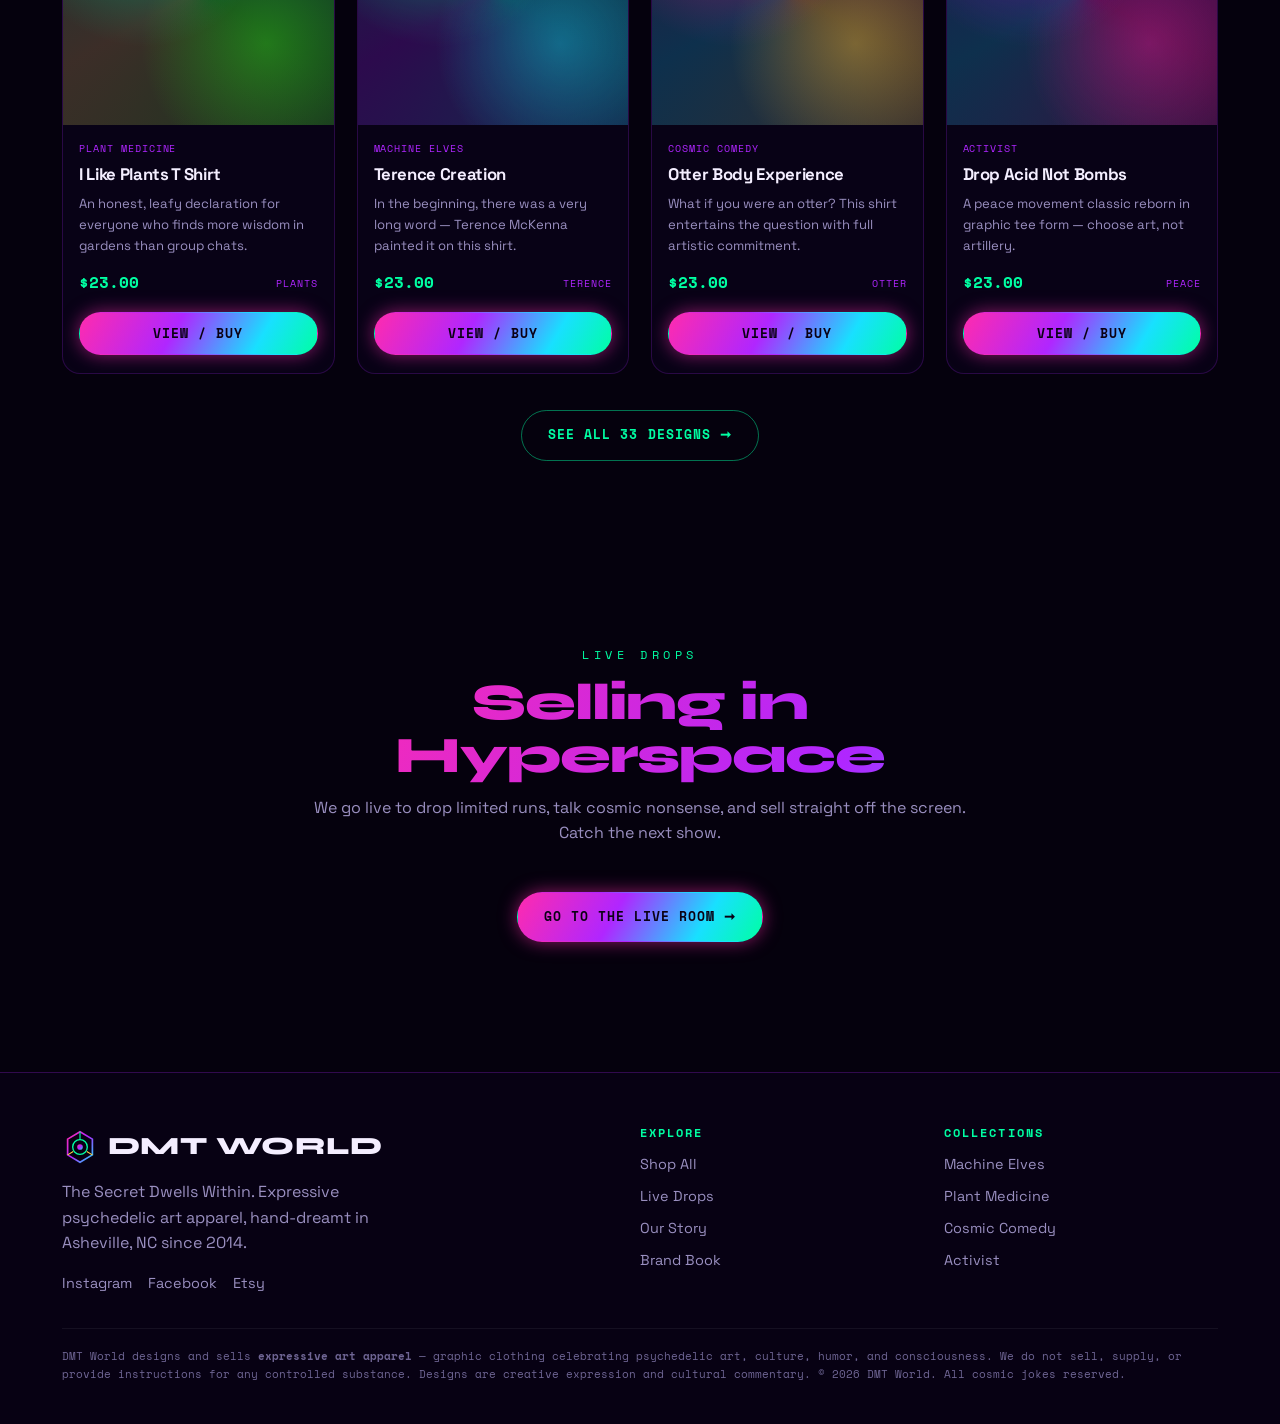
==== commit 8a75adc3: "Fix nav overlap (resize to fit), repair truncated CSS, add hero tagline + trim void" ====
--- a/index.html
+++ b/index.html
@@ -49,6 +49,7 @@
     <a class="btn btn-primary" href="shop.html">Enter the Shop &#10142;</a>
     <a class="btn btn-ghost" href="live.html">Watch a Live Drop</a>
   </div>
+  <p class="reveal" style="font-family:var(--font-mono);font-size:.78rem;letter-spacing:.22em;text-transform:uppercase;color:var(--elf);opacity:.85;margin-top:30px">33 Living Designs &nbsp;·&nbsp; All $23 &nbsp;·&nbsp; Shipped Worldwide from Asheville, NC</p>
 </div></header>
 
 <!-- MARQUEE -->
--- a/css/styles.css
+++ b/css/styles.css
@@ -70,17 +70,17 @@
 /* ---------- nav ---------- */
 .nav{position:sticky;top:0;z-index:50;backdrop-filter:blur(14px);
   background:rgba(5,1,13,.55);border-bottom:1px solid rgba(176,38,255,.22)}
-.nav-inner{display:flex;align-items:center;justify-content:space-between;height:104px;max-width:var(--maxw);margin:0 auto;padding:0 22px}
-.brandmark{display:flex;align-items:center;gap:10px;font-family:var(--font-display);font-weight:800;font-size:2.3rem;letter-spacing:.02em}
-.brandmark .dot{width:48px;height:48px}
-.nav-links{display:flex;gap:26px;align-items:center}
-.nav-links a{font-family:var(--font-mono);font-size:1.64rem;letter-spacing:.08em;text-transform:uppercase;color:var(--muted);transition:color .2s}
+.nav-inner{display:flex;align-items:center;justify-content:space-between;height:78px;max-width:var(--maxw);margin:0 auto;padding:0 22px}
+.brandmark{display:flex;align-items:center;gap:10px;font-family:var(--font-display);font-weight:800;font-size:1.55rem;letter-spacing:.02em}
+.brandmark .dot{width:36px;height:36px}
+.nav-links{display:flex;gap:24px;align-items:center}
+.nav-links a{font-family:var(--font-mono);font-size:.98rem;letter-spacing:.08em;text-transform:uppercase;color:var(--muted);transition:color .2s}
 .nav-links a:hover,.nav-links a.active{color:var(--bone);text-shadow:var(--glow-elf)}
 .nav-cta{padding:9px 16px;border-radius:999px;background:var(--grad-hyper);color:#0a0014 !important;font-weight:700;
   text-shadow:none;box-shadow:var(--glow-magenta)}
 .nav-toggle{display:none;background:none;border:0;color:var(--bone);font-size:1.5rem;cursor:pointer}
 @media(max-width:820px){
-  .nav-links{position:fixed;inset:104px 0 auto 0;flex-direction:column;background:rgba(7,3,22,.97);
+  .nav-links{position:fixed;inset:78px 0 auto 0;flex-direction:column;background:rgba(7,3,22,.97);
     padding:22px;gap:18px;transform:translateY(-150%);transition:transform .35s;border-bottom:1px solid rgba(176,38,255,.3)}
   .nav-links.open{transform:translateY(0)}
   .nav-toggle{display:block}
@@ -97,7 +97,7 @@
 .btn-ghost:hover{box-shadow:var(--glow-elf);background:rgba(0,255,163,.06)}
 
 /* ---------- hero ---------- */
-.hero{min-height:92vh;display:flex;align-items:center;text-align:center;padding-top:40px}
+.hero{min-height:84vh;display:flex;align-items:center;text-align:center;padding-top:40px}
 .hero-inner{max-width:920px;margin:0 auto}
 .hero h1{font-size:clamp(2.8rem,9vw,7rem);margin:14px 0 18px}
 .hero p.lead{font-size:clamp(1.05rem,2.4vw,1.35rem);color:var(--muted);max-width:620px;margin:0 auto 30px}
@@ -260,4 +260,5 @@
 
 @media(prefers-reduced-motion:reduce){
   *{animation:none !important;transition:none !important}
-}
+  .reveal{opacity:1;transform:none}
+}
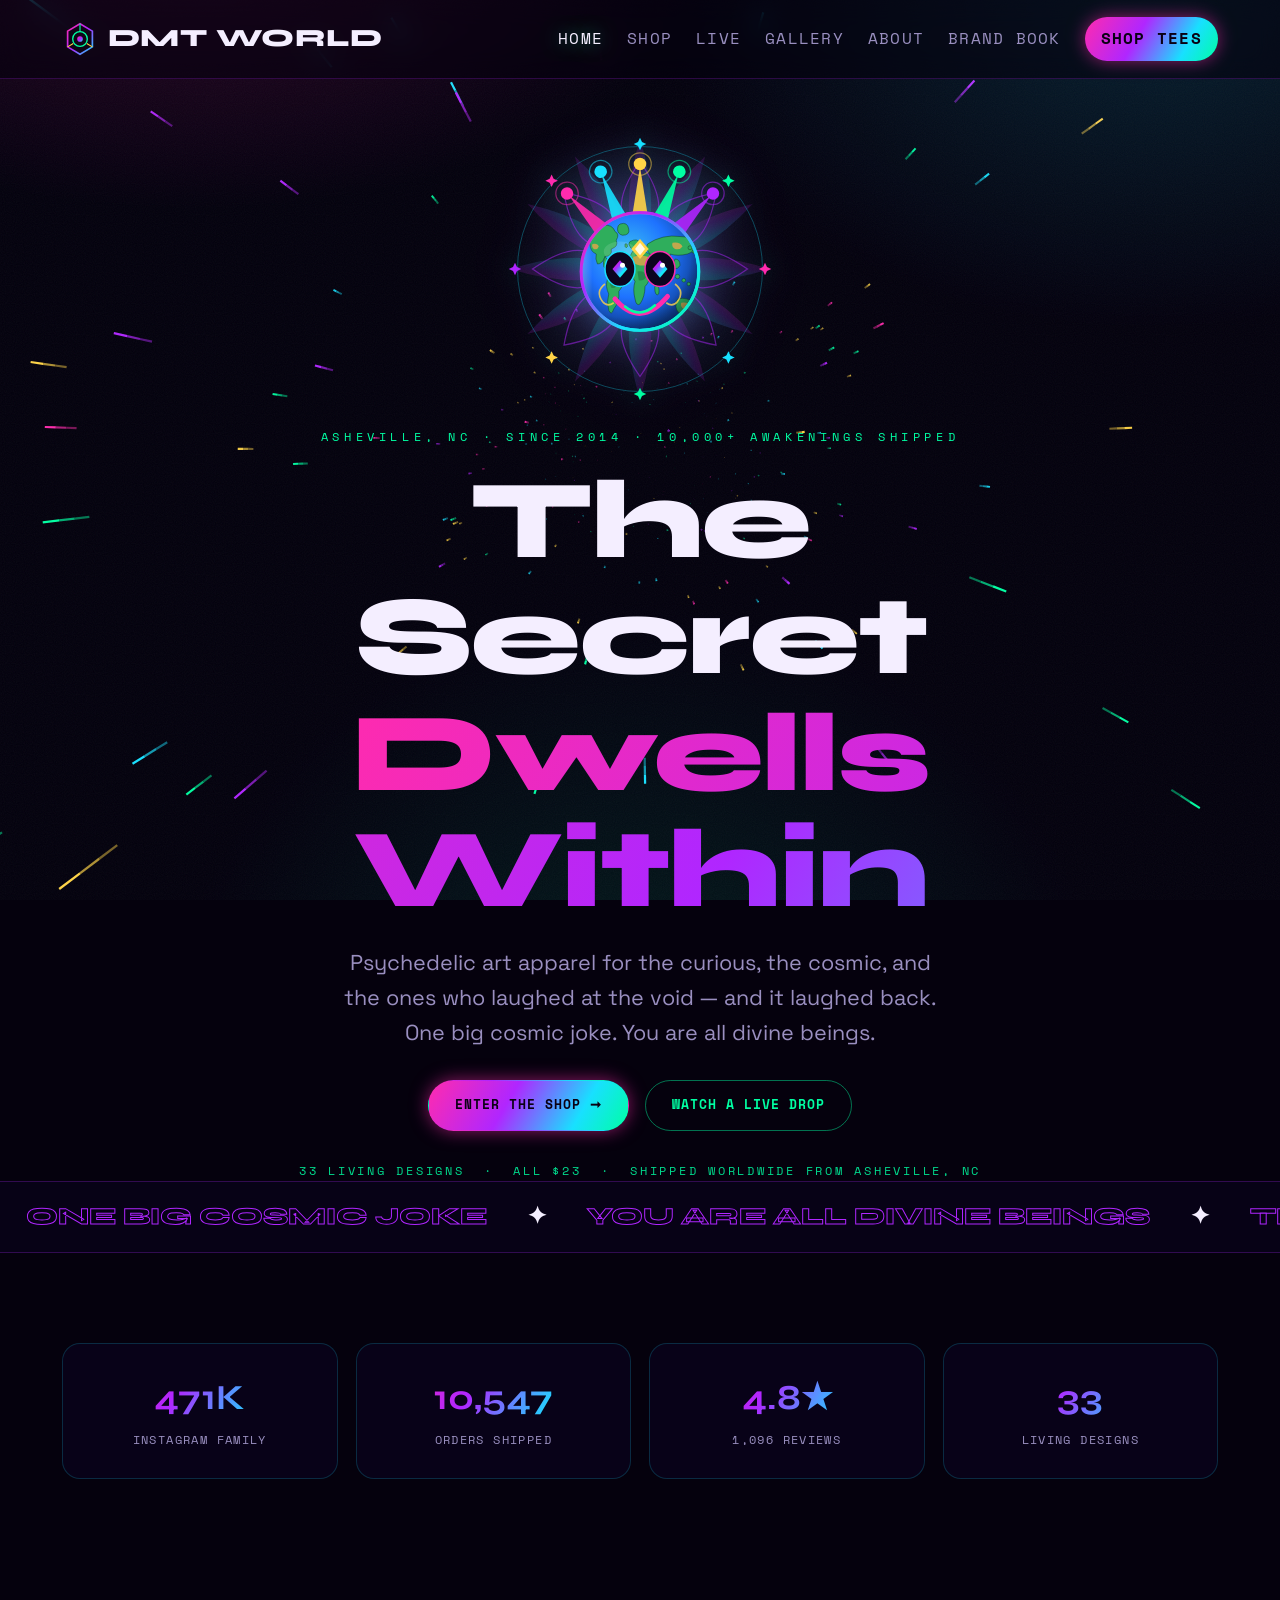
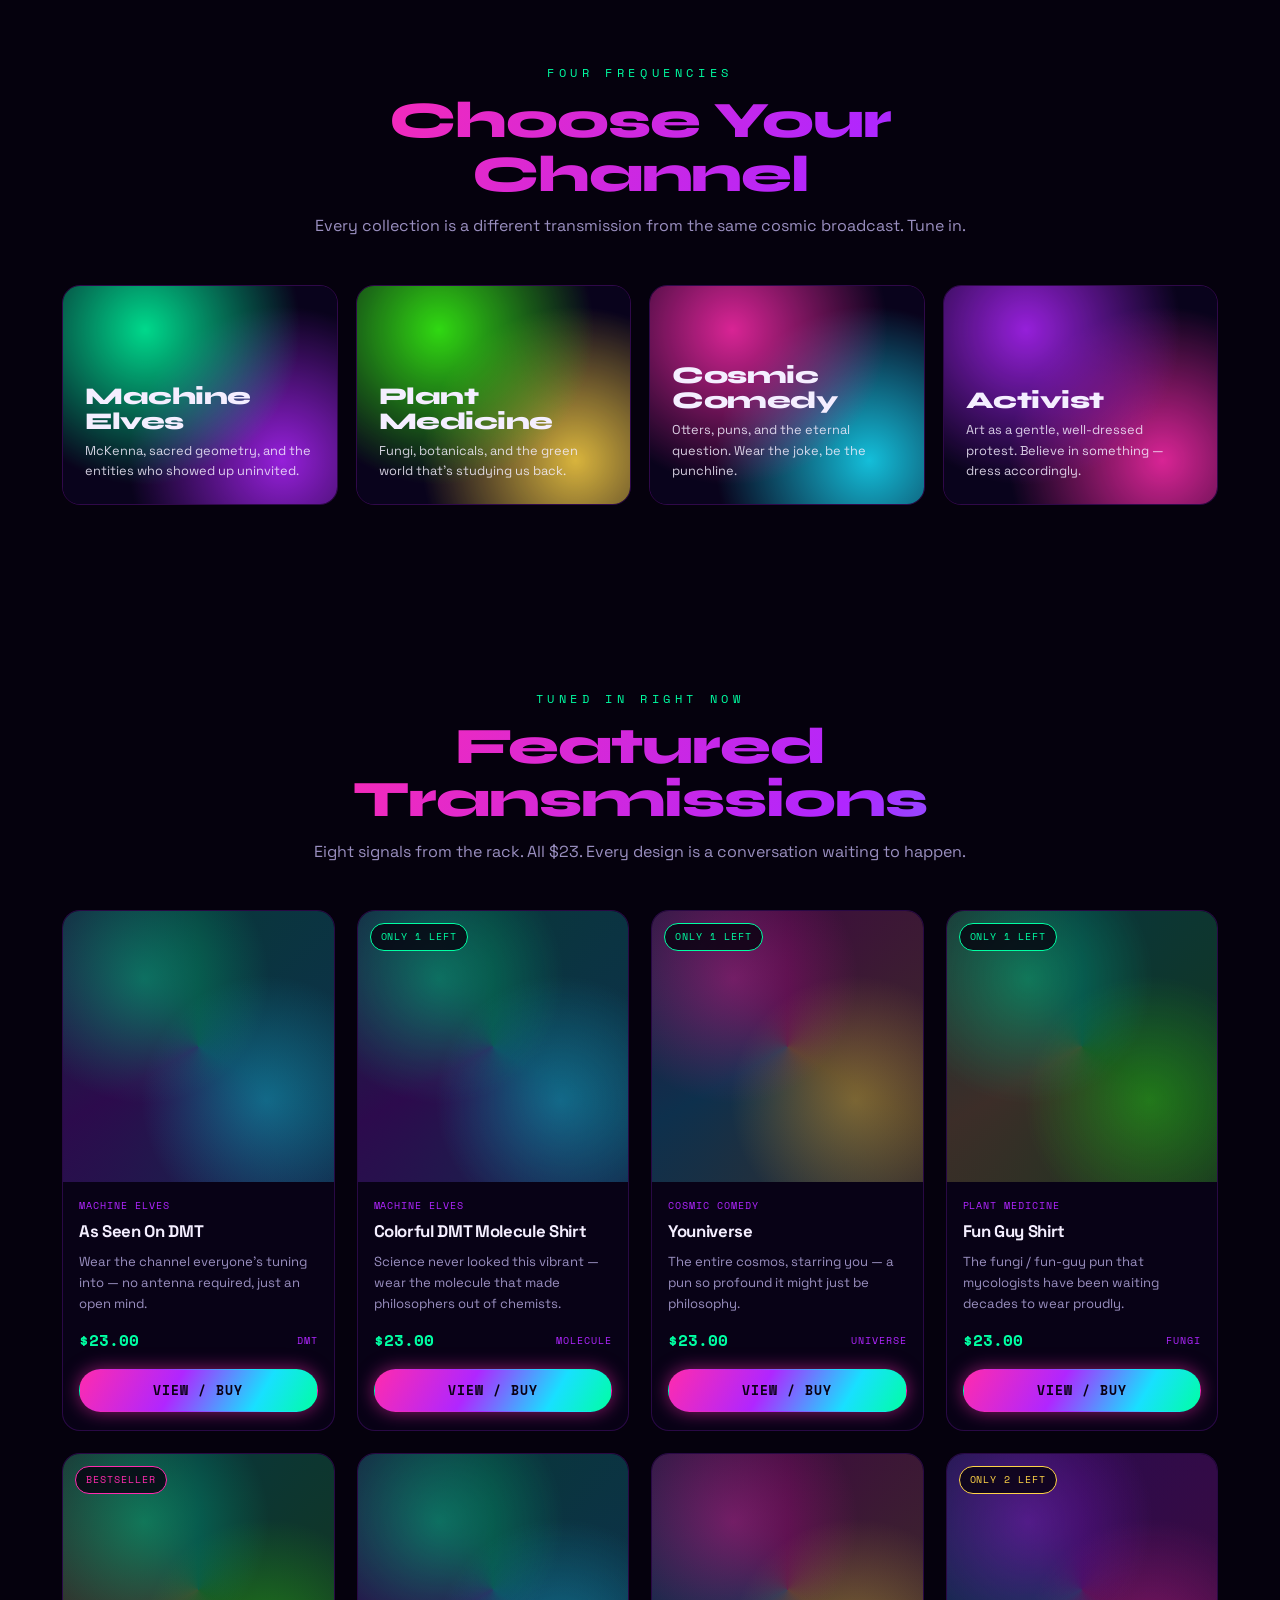
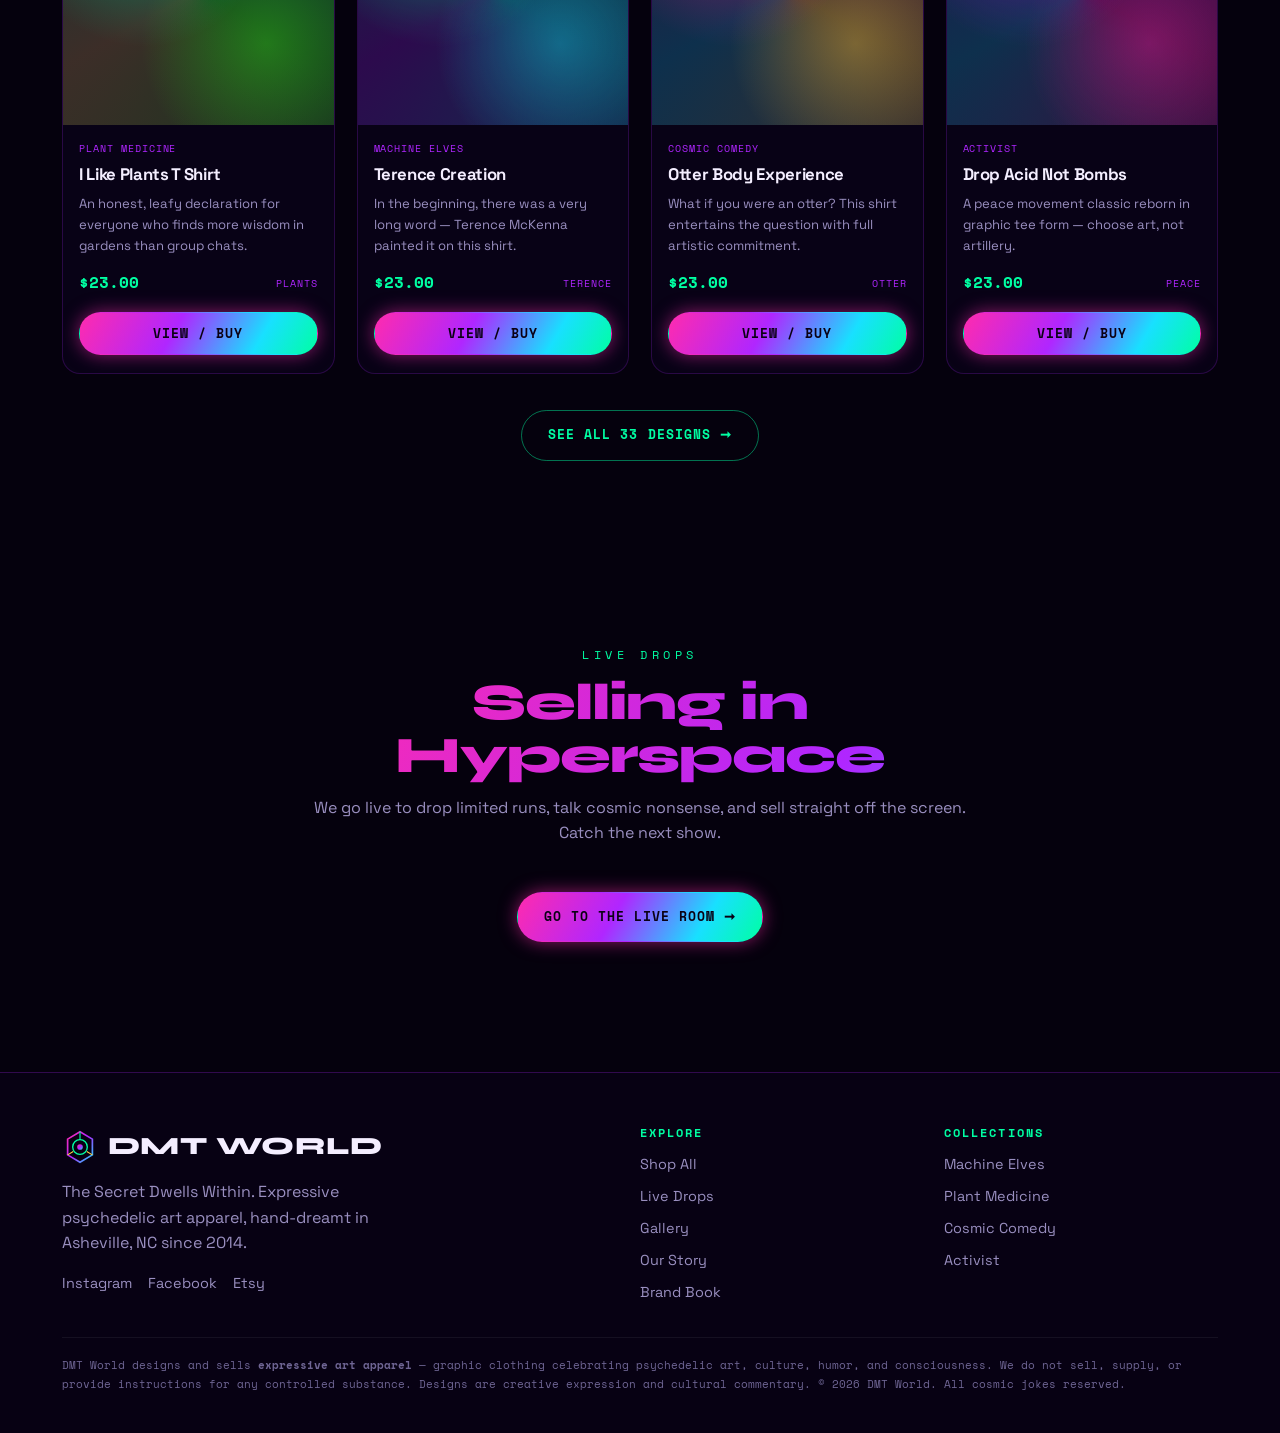
==== commit 9962b6e4: "Add Instagram gallery page (live embeds) + Gallery nav link site-wide" ====
--- a/index.html
+++ b/index.html
@@ -31,6 +31,7 @@
     <a data-page="index.html" href="index.html">Home</a>
     <a data-page="shop.html" href="shop.html">Shop</a>
     <a data-page="live.html" href="live.html">Live</a>
+    <a data-page="gallery.html" href="gallery.html">Gallery</a>
     <a data-page="about.html" href="about.html">About</a>
     <a data-page="brandbook.html" href="brandbook.html">Brand&nbsp;Book</a>
     <a class="nav-cta" href="shop.html">Shop Tees</a>
@@ -128,7 +129,7 @@
       </div>
     </div>
     <div><h4>Explore</h4>
-      <a href="shop.html">Shop All</a><a href="live.html">Live Drops</a><a href="about.html">Our Story</a><a href="brandbook.html">Brand Book</a>
+      <a href="shop.html">Shop All</a><a href="live.html">Live Drops</a><a href="gallery.html">Gallery</a><a href="about.html">Our Story</a><a href="brandbook.html">Brand Book</a>
     </div>
     <div><h4>Collections</h4>
       <a href="shop.html?c=Machine%20Elves">Machine Elves</a><a href="shop.html?c=Plant%20Medicine">Plant Medicine</a>
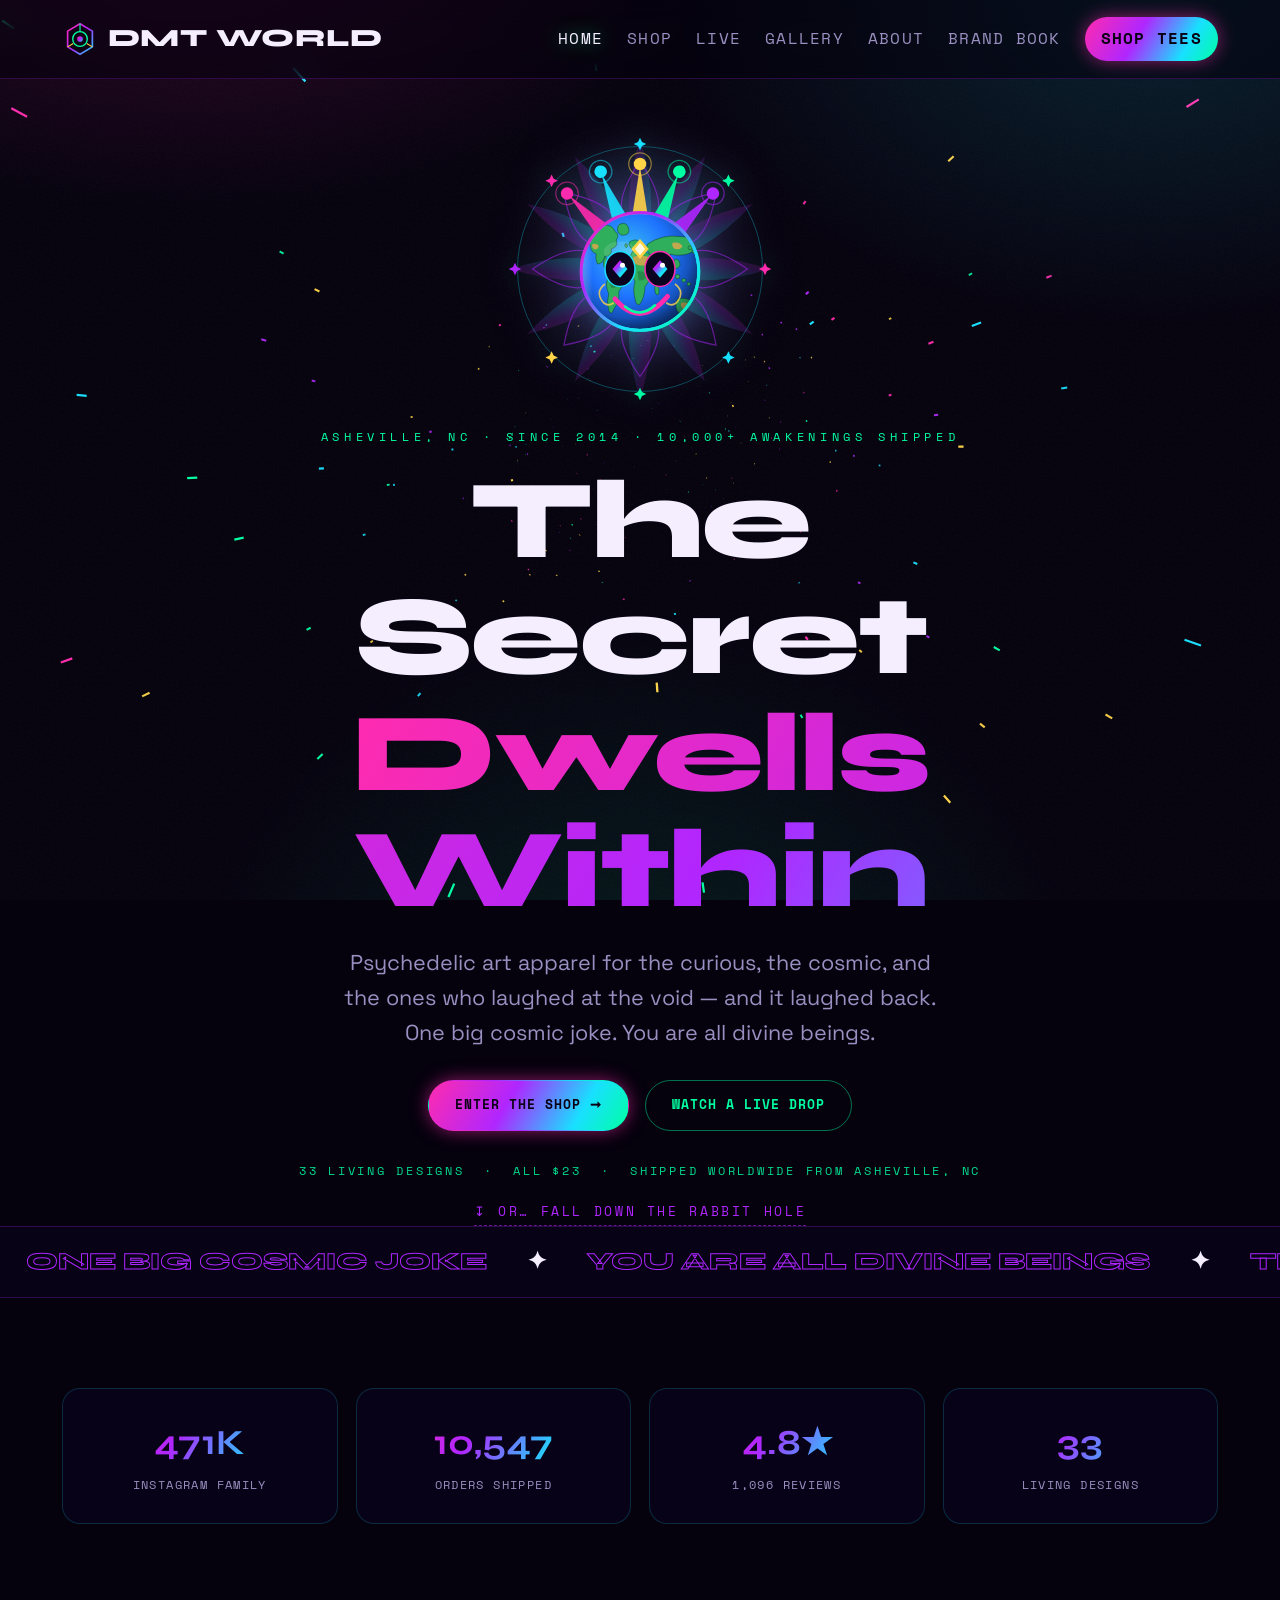
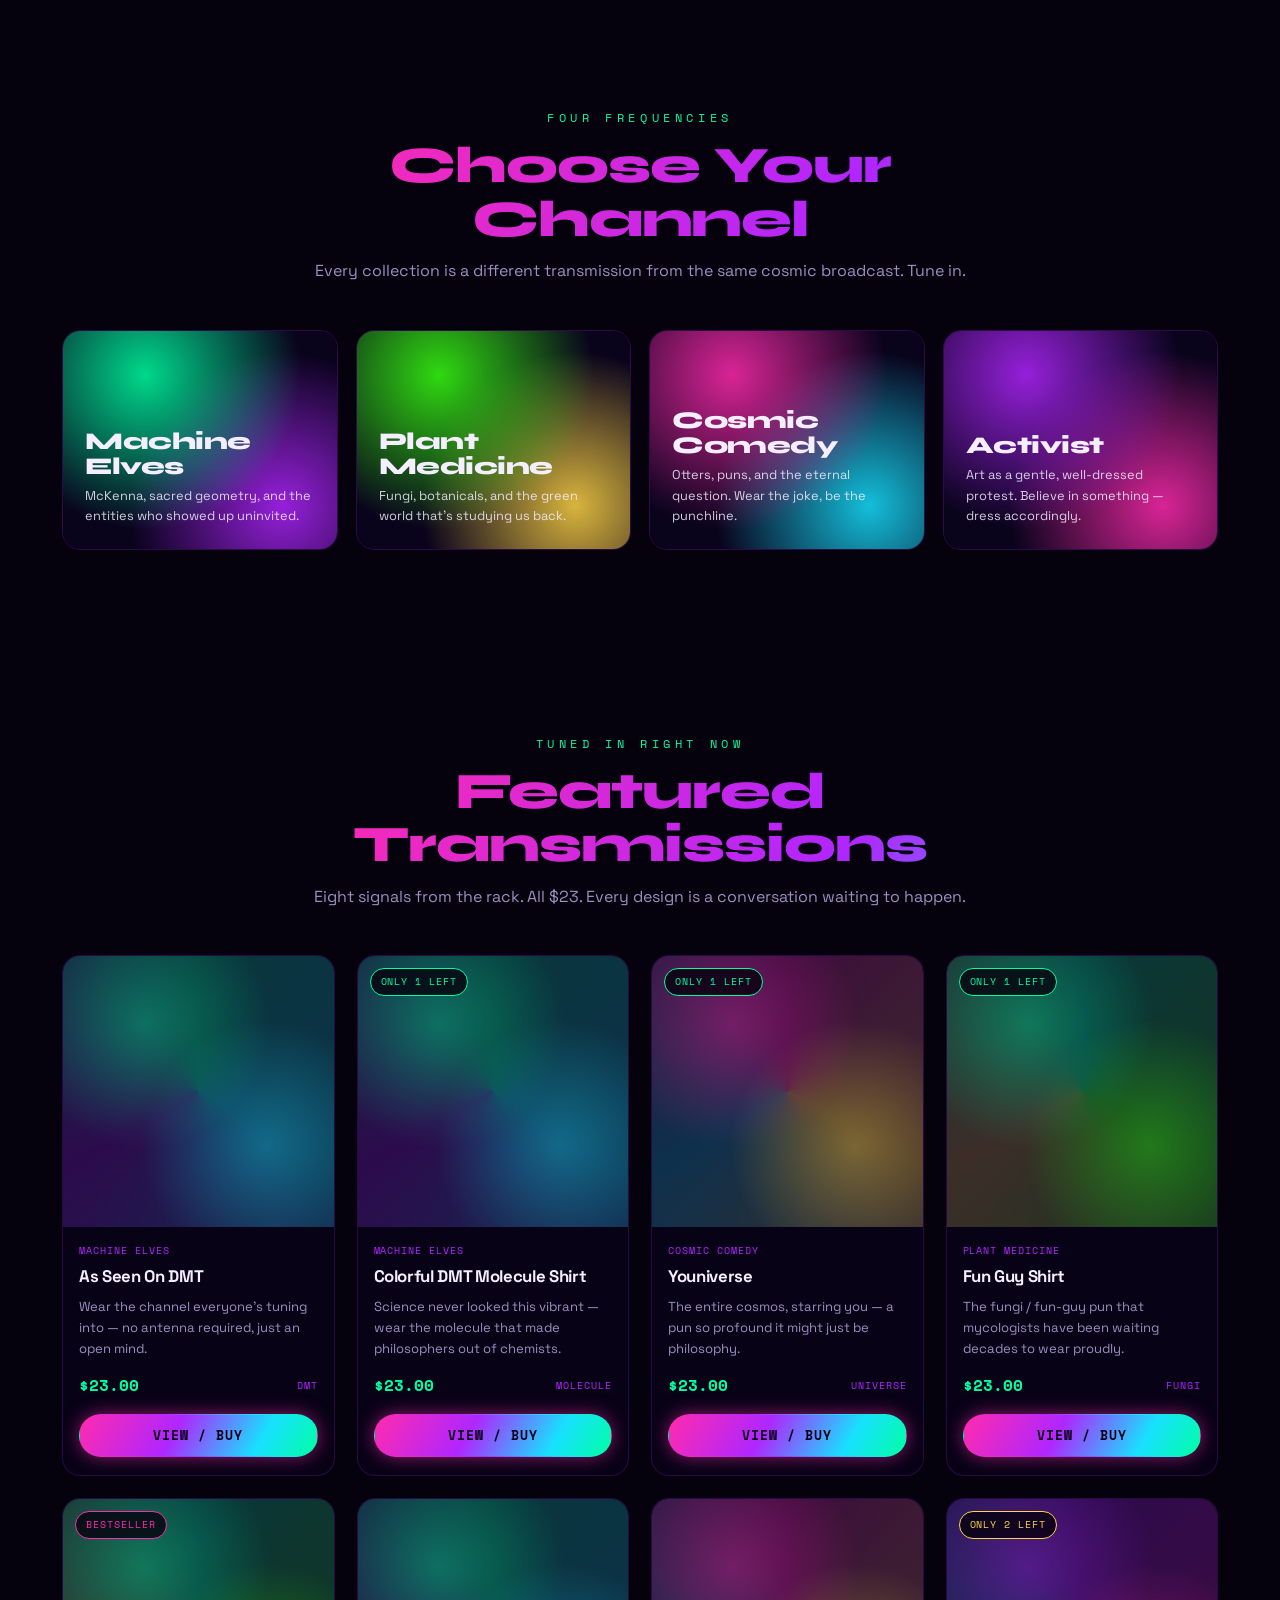
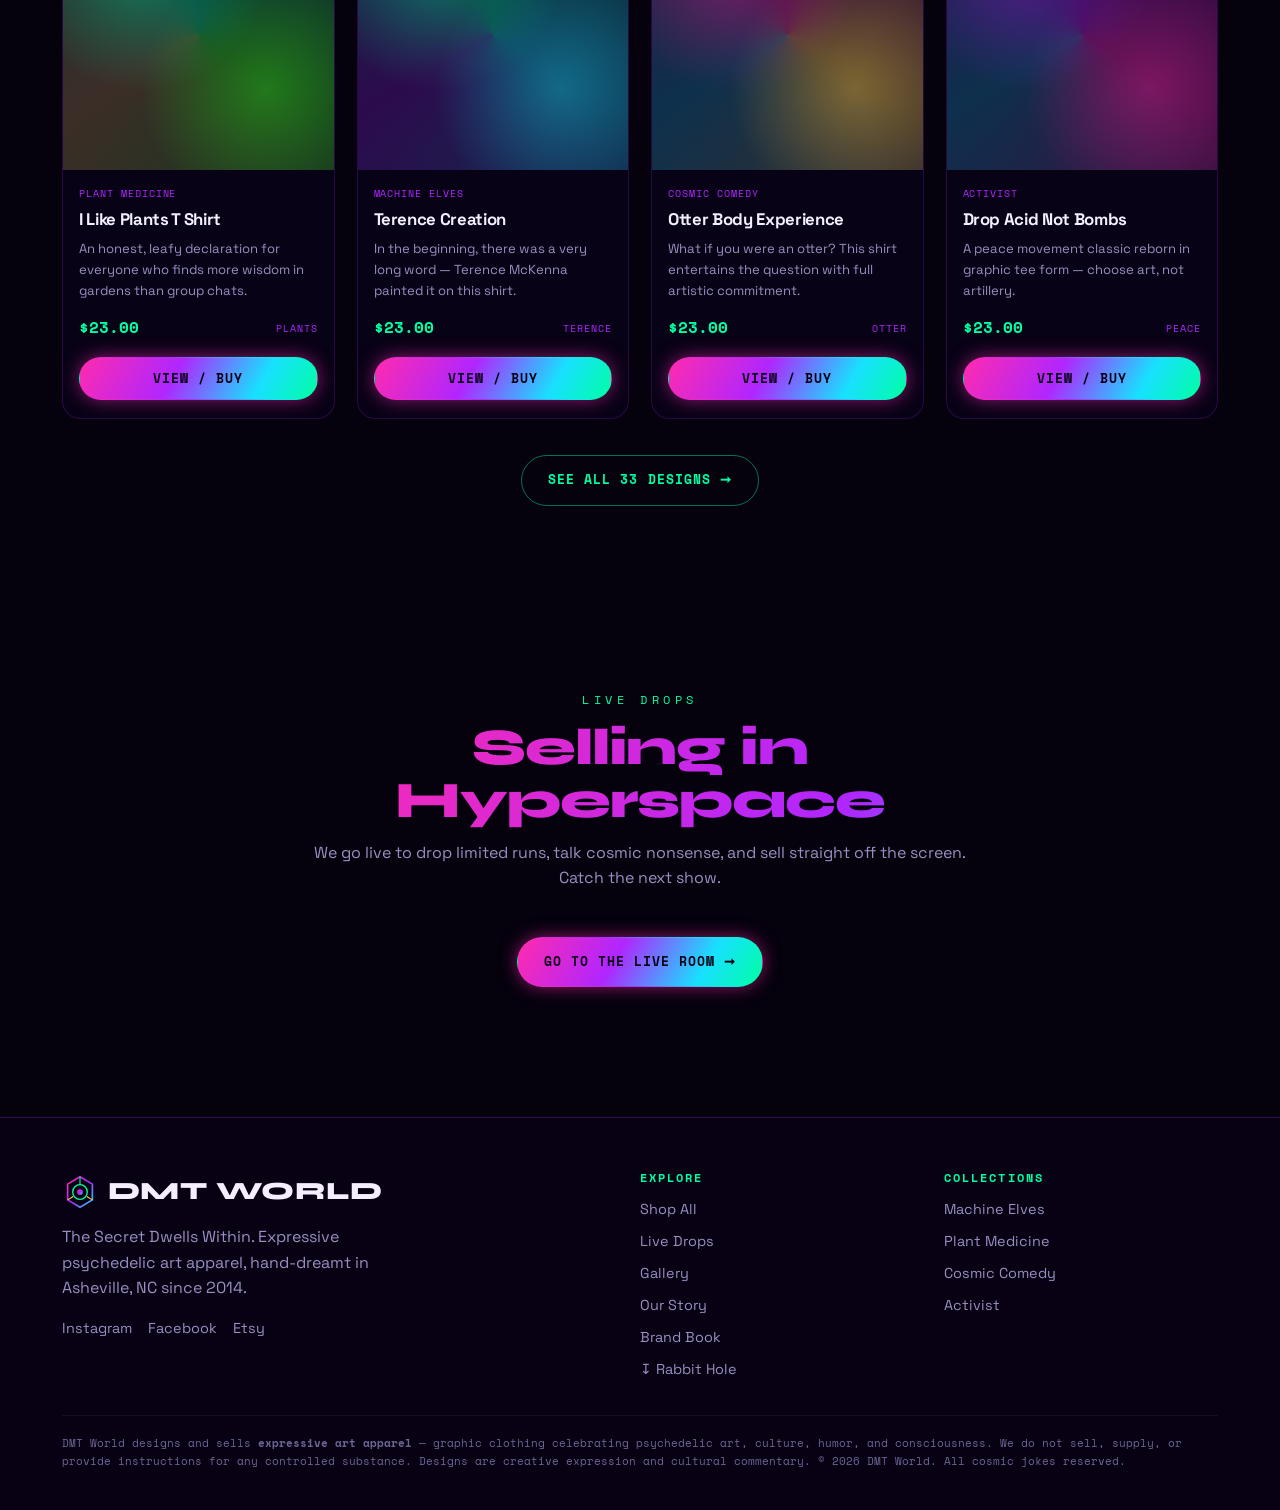
==== commit 72abdee7: "Add "Down the Rabbit Hole" portal/void experience + entry links" ====
--- a/index.html
+++ b/index.html
@@ -51,6 +51,7 @@
     <a class="btn btn-ghost" href="live.html">Watch a Live Drop</a>
   </div>
   <p class="reveal" style="font-family:var(--font-mono);font-size:.78rem;letter-spacing:.22em;text-transform:uppercase;color:var(--elf);opacity:.85;margin-top:30px">33 Living Designs &nbsp;·&nbsp; All $23 &nbsp;·&nbsp; Shipped Worldwide from Asheville, NC</p>
+  <a href="portal.html" class="rabbit-link reveal" style="display:inline-block;margin-top:20px;font-family:var(--font-mono);font-size:.82rem;letter-spacing:.2em;text-transform:uppercase;color:var(--violet);border-bottom:1px dashed rgba(176,38,255,.55);padding-bottom:3px">&#8615; or&hellip; fall down the rabbit hole</a>
 </div></header>
 
 <!-- MARQUEE -->
@@ -129,7 +130,7 @@
       </div>
     </div>
     <div><h4>Explore</h4>
-      <a href="shop.html">Shop All</a><a href="live.html">Live Drops</a><a href="gallery.html">Gallery</a><a href="about.html">Our Story</a><a href="brandbook.html">Brand Book</a>
+      <a href="shop.html">Shop All</a><a href="live.html">Live Drops</a><a href="gallery.html">Gallery</a><a href="about.html">Our Story</a><a href="brandbook.html">Brand Book</a><a href="portal.html">&#8615; Rabbit Hole</a>
     </div>
     <div><h4>Collections</h4>
       <a href="shop.html?c=Machine%20Elves">Machine Elves</a><a href="shop.html?c=Plant%20Medicine">Plant Medicine</a>
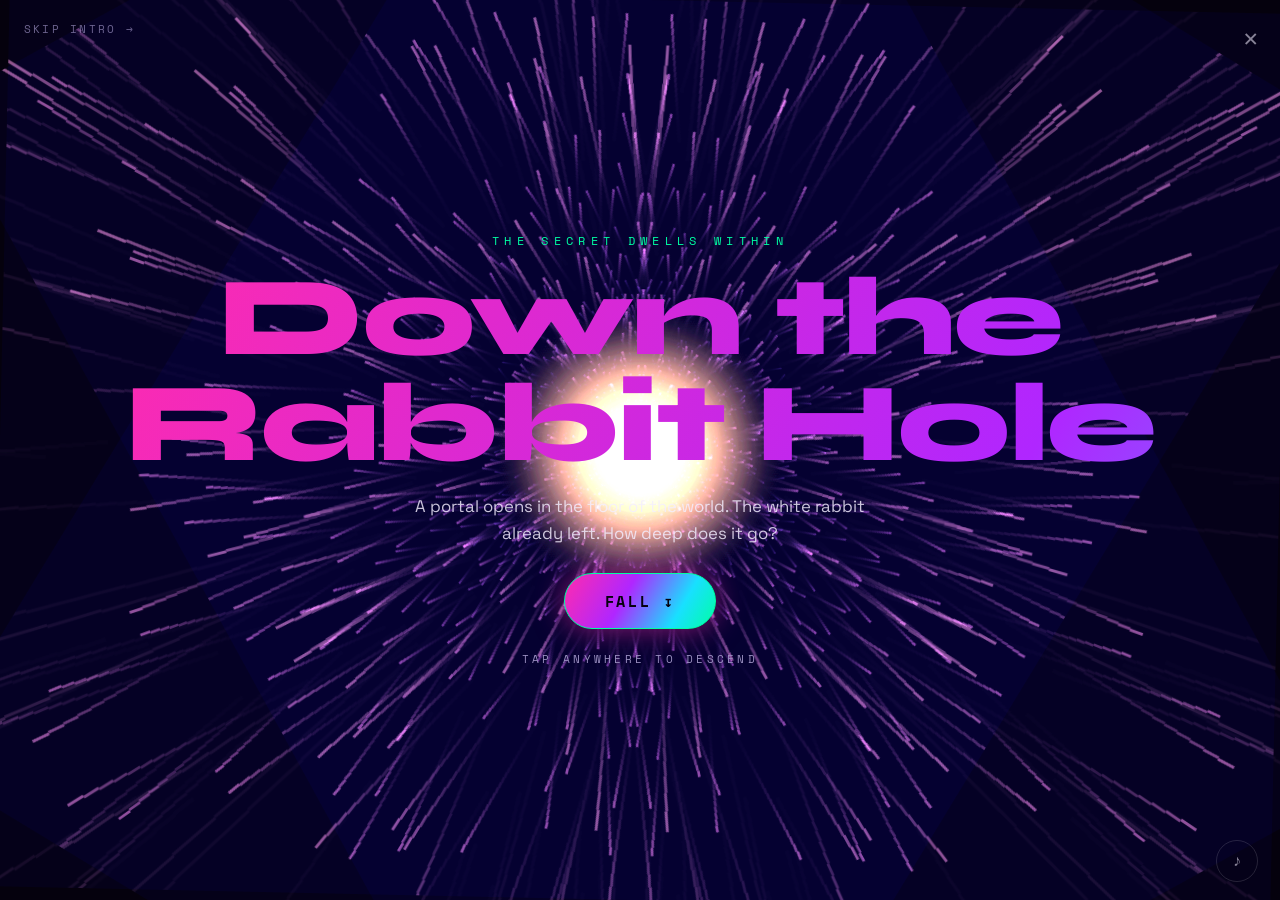
==== commit 57c7a507: "Make portal a one-time intro splash for first-time visitors (skippable, reduced-motion exempt)" ====
--- a/index.html
+++ b/index.html
@@ -3,6 +3,7 @@
 <head>
 <meta charset="UTF-8">
 <meta name="viewport" content="width=device-width, initial-scale=1.0">
+<script>(function(){try{var p=new URLSearchParams(location.search);if(p.has("nosplash")){localStorage.setItem("dmt_seen","1");return;}if(localStorage.getItem("dmt_seen"))return;var r=window.matchMedia&&matchMedia("(prefers-reduced-motion: reduce)").matches;if(!r)location.replace("portal.html?splash=1");}catch(e){}})();</script>
 <title>DMT World — The Secret Dwells Within</title>
 <meta name="description" content="DMT World: psychedelic art apparel from Asheville. One big cosmic joke. Graphic tees for the curious, the cosmic, and the divine beings among us.">
 <meta property="og:title" content="DMT World — The Secret Dwells Within">
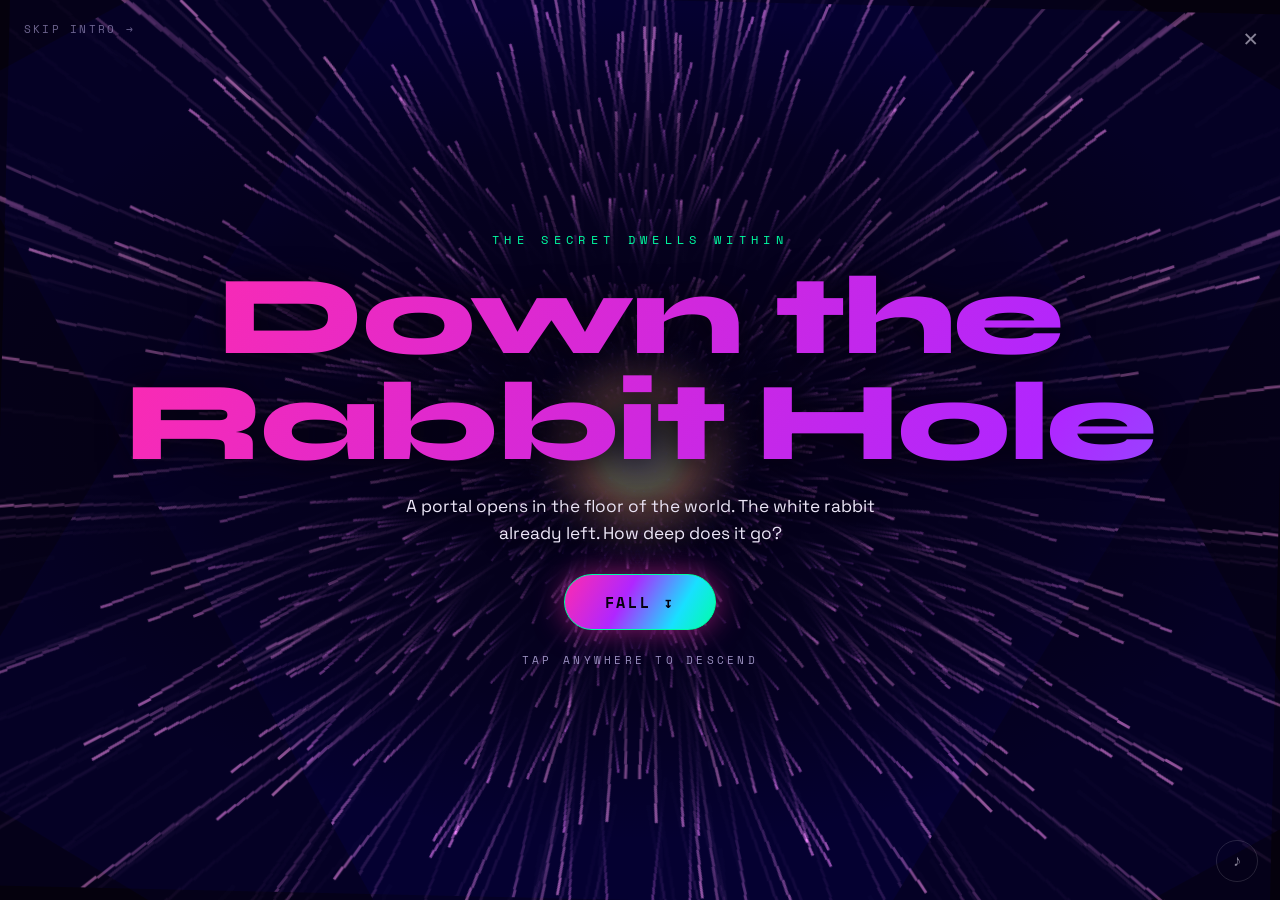
==== commit 704cc156: "Mobile polish: small-screen density block, wrap hero line, stack portal buttons" ====
--- a/index.html
+++ b/index.html
@@ -51,7 +51,7 @@
     <a class="btn btn-primary" href="shop.html">Enter the Shop &#10142;</a>
     <a class="btn btn-ghost" href="live.html">Watch a Live Drop</a>
   </div>
-  <p class="reveal" style="font-family:var(--font-mono);font-size:.78rem;letter-spacing:.22em;text-transform:uppercase;color:var(--elf);opacity:.85;margin-top:30px">33 Living Designs &nbsp;·&nbsp; All $23 &nbsp;·&nbsp; Shipped Worldwide from Asheville, NC</p>
+  <p class="reveal" style="font-family:var(--font-mono);font-size:clamp(.62rem,2.4vw,.78rem);letter-spacing:.16em;text-transform:uppercase;color:var(--elf);opacity:.9;margin:30px auto 0;max-width:92%;line-height:2">33 Living Designs &middot; All $23 &middot; Shipped Worldwide from Asheville, NC</p>
   <a href="portal.html" class="rabbit-link reveal" style="display:inline-block;margin-top:20px;font-family:var(--font-mono);font-size:.82rem;letter-spacing:.2em;text-transform:uppercase;color:var(--violet);border-bottom:1px dashed rgba(176,38,255,.55);padding-bottom:3px">&#8615; or&hellip; fall down the rabbit hole</a>
 </div></header>
 
--- a/css/styles.css
+++ b/css/styles.css
@@ -258,6 +258,21 @@
 .reveal{opacity:0;transform:translateY(26px);transition:opacity .7s, transform .7s}
 .reveal.in{opacity:1;transform:none}
 
+@media(max-width:600px){
+  section{padding:58px 0}
+  .hero{min-height:auto;padding:96px 0 56px}
+  .nav-inner{height:62px}
+  .brandmark{font-size:1.18rem}
+  .brandmark .dot{width:30px;height:30px}
+  .nav-cta{padding:8px 14px;font-size:.85rem}
+  .elf-stage--lg{width:228px;height:228px}
+  .hero p.lead{font-size:1.02rem}
+  .stats{grid-template-columns:repeat(2,1fr);gap:12px}
+  .footer{padding:44px 0 32px}
+  .modal-box{max-height:88vh}
+  .shead{margin-bottom:34px}
+}
+
 @media(prefers-reduced-motion:reduce){
   *{animation:none !important;transition:none !important}
   .reveal{opacity:1;transform:none}
